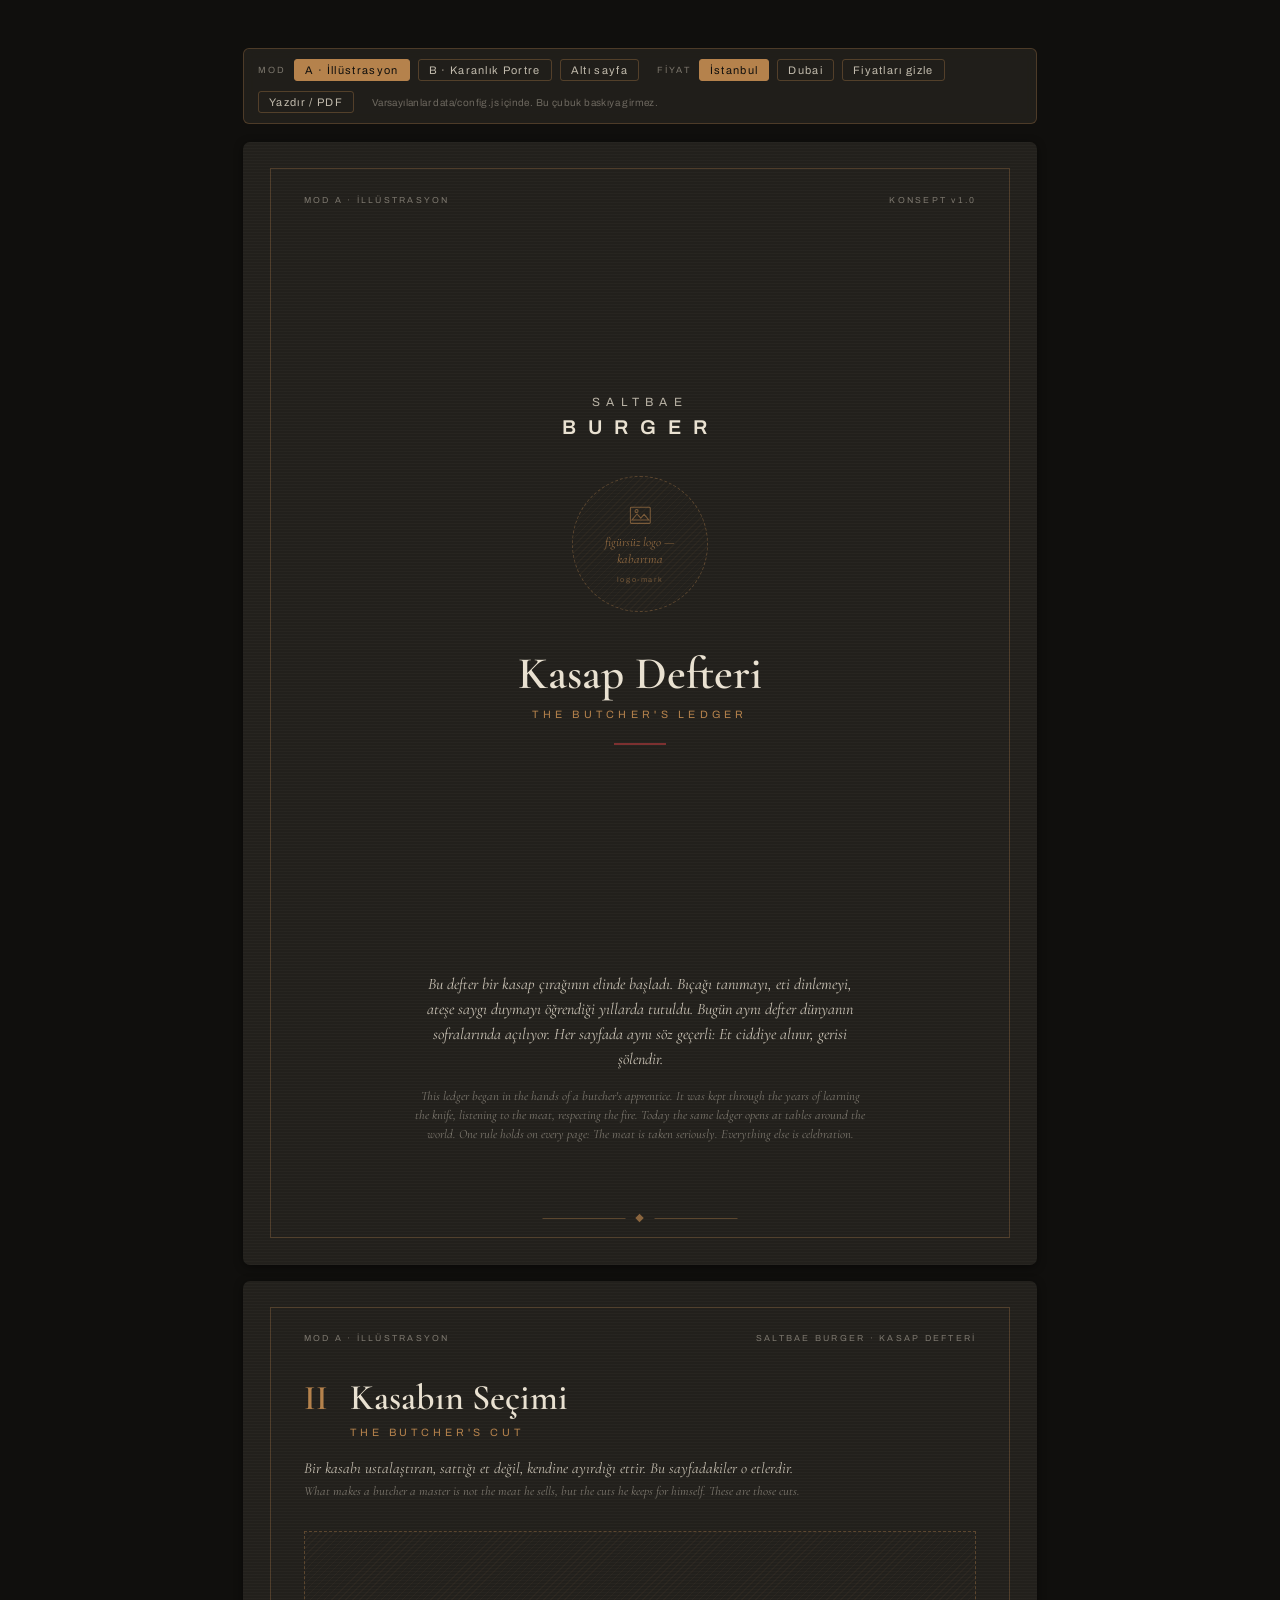
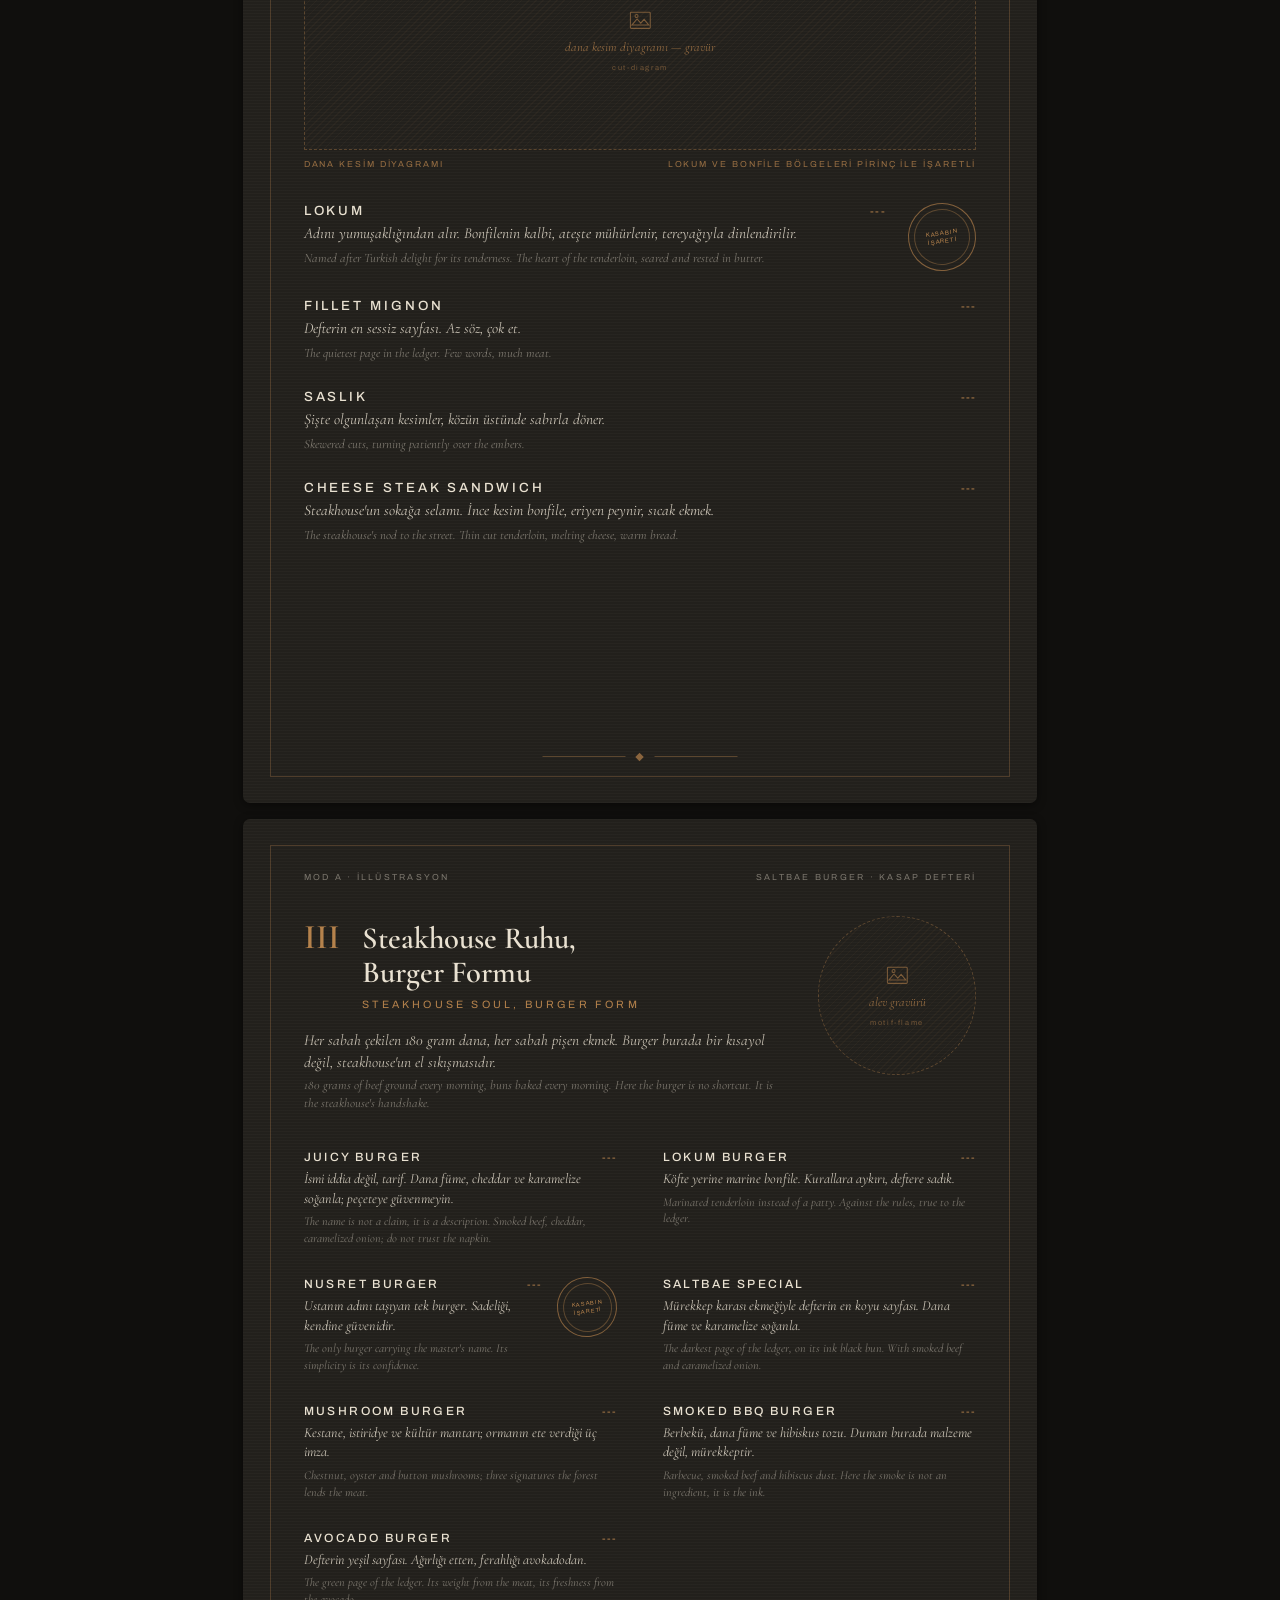
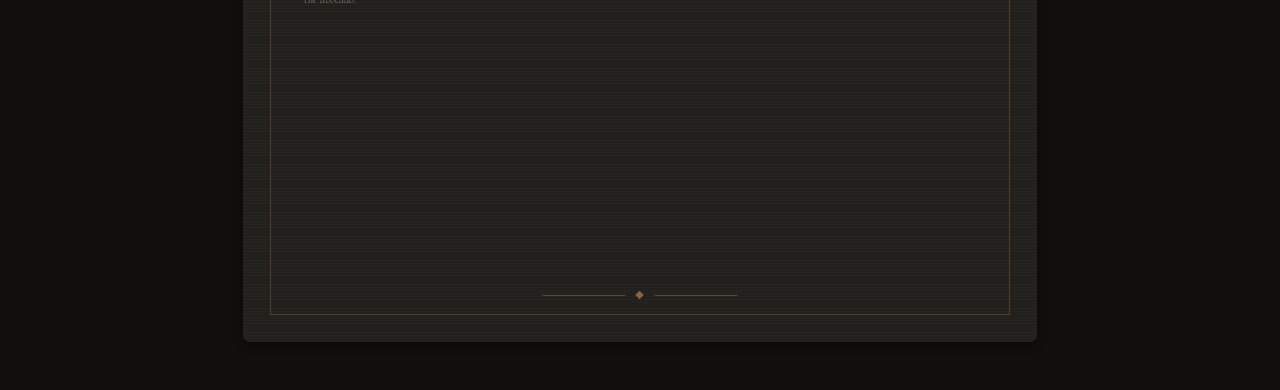
==== menu/index.html @ 6a2af6a2 "Kasap Defteri: altı sayfanın uygulanması — tek şablon, iki mod - menu/index.html: derleme gerektirme" ====
<!DOCTYPE html>
<html lang="tr">
<head>
<meta charset="utf-8">
<meta name="viewport" content="width=device-width, initial-scale=1">
<title>Kasap Defteri — SaltBae Burger</title>

<!-- Tasarımın tipografisi: Cormorant Garamond (serif gövde) + Archivo (etiketler) -->
<link rel="preconnect" href="https://fonts.googleapis.com">
<link rel="preconnect" href="https://fonts.gstatic.com" crossorigin>
<link href="https://fonts.googleapis.com/css2?family=Cormorant+Garamond:ital,wght@0,400;0,500;0,600;1,400;1,500&family=Archivo:wght@400;500;600&display=swap" rel="stylesheet">

<link rel="stylesheet" href="css/menu.css">
</head>
<body>

<!--
  TEK ŞABLON, İKİ ÇIKTI
  ---------------------------------------------------------------
  index.html?mode=A   → Mod A · illüstrasyon   (kapak + kasabın seçimi + burger)
  index.html?mode=B   → Mod B · karanlık portre (kapak + kasabın seçimi + burger)
  index.html?mode=AB  → altı sayfa arka arkaya
  Varsayılan mod, fiyat bölgesi ve fiyat görünürlüğü: data/config.js
-->
<div class="deck" id="deck"></div>

<!-- Veri katmanı: layout'tan tamamen ayrık, sırayla yüklenir -->
<script src="data/config.js"></script>
<script src="data/content.js"></script>
<script src="data/pricing-istanbul.js"></script>
<script src="data/pricing-dubai.js"></script>

<!-- Sürükle-bırak görsel yuvası (tasarım bundle'ından, değiştirilmedi) -->
<script src="js/image-slot.js"></script>

<!-- Şablon -->
<script src="js/menu.js"></script>
</body>
</html>
---- menu/css/menu.css ----
/* Kasap Defteri — DÜZEN
 * ==================================================================
 * project/Kasap Defteri Menu.dc.html tasarımının birebir karşılığı.
 * Ölçüler tasarımdaki gibi mm/pt cinsindendir: her ikisi de mutlak CSS
 * birimi olduğundan ekranda ve baskıda aynı fiziksel boyuta oturur.
 * İçerik burada değildir — data/content.js.
 */

/* ---------- Değişmezler ---------- */
:root {
  --paper-a: #22201c;      /* Mod A — illüstrasyon */
  --paper-b: #131110;      /* Mod B — karanlık portre */
  --ink: #e9e1d1;          /* krem */
  --brass: #b5824c;        /* pirinç */
  --oxblood: #7c3030;      /* bağa kırmızısı */
  --page-w: 210mm;         /* A4 dikey */
  --page-h: 297mm;
  --serif: 'Cormorant Garamond', Garamond, 'Times New Roman', serif;
  --sans: Archivo, 'Helvetica Neue', Arial, sans-serif;
}

/* ---------- Tezgâh (yalnız ekran) ---------- */
html { background: #100f0d; }
body {
  margin: 0;
  background: #100f0d;
  padding: 48px 24px;
  min-width: max-content;
  box-sizing: border-box;
  font-family: var(--sans);
}
.deck { display: flex; flex-direction: column; align-items: center; gap: 16px; }

/* ---------- Sayfa kutusu ---------- */
.page {
  position: relative;
  width: var(--page-w);
  height: var(--page-h);
  box-sizing: border-box;
  overflow: hidden;                 /* kutuya sığmayan içerik kırpılır */
  padding: 14mm 16mm 20mm;
  background: var(--paper-a);
  color: var(--ink);
  font-family: var(--serif);
  border-radius: 7px;
  box-shadow: 0 2px 10px rgba(0, 0, 0, .45);
  print-color-adjust: exact;
  -webkit-print-color-adjust: exact;
}
.page--b { background: var(--paper-b); }
.page--cover-b { padding-bottom: 18mm; }

/* Tarama dokusu — yalnız Mod A */
.page__scan {
  position: absolute; inset: 0; pointer-events: none;
  background-image: repeating-linear-gradient(0deg,
    rgba(233, 225, 209, .022) 0, rgba(233, 225, 209, .022) 1px,
    transparent 1px, transparent 3px);
}
/* İç cetvel çerçevesi */
.page__frame {
  position: absolute; inset: 7mm; pointer-events: none;
  border: 1px solid rgba(181, 130, 76, .3);
}
.page--b .page__frame { border-color: rgba(181, 130, 76, .25); }

.sheet {
  position: relative; height: 100%; box-sizing: border-box;
  display: flex; flex-direction: column;
}
.sheet--cover { align-items: center; text-align: center; }
.spacer { flex: 1; }
.spacer--wide { flex: 1.2; }

/* ---------- Cari başlık ---------- */
.runhead {
  display: flex; justify-content: space-between;
  font-family: var(--sans); font-size: 6.5pt; letter-spacing: .26em;
  color: rgba(233, 225, 209, .45);
}
.page--b .runhead { color: rgba(233, 225, 209, .4); }
.sheet--cover .runhead { align-self: stretch; }
.sheet--body .runhead { margin-bottom: 9mm; }

/* ---------- Kapak ---------- */
.wordmark {
  font-family: var(--sans); font-size: 9pt; letter-spacing: .52em;
  color: rgba(233, 225, 209, .75);
}
.wordmark-main {
  font-family: var(--sans); font-weight: 600; font-size: 15pt;
  letter-spacing: .6em; color: var(--ink); margin-top: 2mm;
}
.cover-title { font-size: 34pt; font-weight: 600; line-height: 1.05; margin-top: 10mm; }
.page--cover-b .cover-title { font-size: 30pt; margin-top: 8mm; }
.cover-title-en {
  font-family: var(--sans); font-size: 8pt; letter-spacing: .4em;
  color: var(--brass); margin-top: 3mm;
}
.accent-bar { width: 14mm; border-top: 2px solid var(--oxblood); margin-top: 6mm; }
.ledger-tr {
  font-style: italic; font-size: 12pt; line-height: 1.55;
  color: rgba(233, 225, 209, .85); max-width: 120mm;
}
.ledger-en {
  font-style: italic; font-size: 9.5pt; line-height: 1.5;
  color: rgba(233, 225, 209, .45); max-width: 120mm; margin-top: 4mm;
}
.cover-tail { height: 12mm; }
.moto-tr { font-style: italic; font-size: 12.5pt; color: rgba(233, 225, 209, .85); margin-top: 8mm; }
.moto-en { font-style: italic; font-size: 9.5pt; color: rgba(233, 225, 209, .45); margin-top: 1.5mm; }

/* Mod B kapağındaki tam genişlik portre yuvası */
.cover-portrait { align-self: stretch; flex: 1; min-height: 60mm; margin-top: 9mm; }

/* ---------- Bölüm başlığı ---------- */
.sec { display: flex; align-items: baseline; gap: 6mm; }
.sec__num { font-size: 26pt; font-weight: 600; color: var(--brass); }
.sec__title { font-size: 27pt; font-weight: 600; line-height: 1.05; }
.sec--burgers .sec__title { font-size: 23pt; line-height: 1.1; }
.sec__title-en {
  font-family: var(--sans); font-size: 8pt; letter-spacing: .36em;
  color: var(--brass); margin-top: 2.5mm;
}
.sec--burgers .sec__title-en { letter-spacing: .3em; }

.lede {
  font-style: italic; font-size: 11.5pt; line-height: 1.45;
  color: rgba(233, 225, 209, .82); max-width: 150mm; margin-top: 5mm;
}
.lede--en {
  font-size: 9.5pt; line-height: 1.4;
  color: rgba(233, 225, 209, .45); margin-top: 1mm;
}
.lede--wide { max-width: 155mm; }
.lede--free { max-width: none; }   /* ızgara sütunu zaten daraltıyor */

/* Görsel yuvasının altındaki gravür kayıt satırı */
.caption {
  display: flex; justify-content: space-between;
  font-family: var(--sans); font-size: 6.5pt; letter-spacing: .22em;
  color: rgba(181, 130, 76, .8);
}
.page--b .caption { color: rgba(181, 130, 76, .75); }
/* Kapak sütunu ortalıdır; kayıt satırı yine de kenardan kenara gerilir. */
.sheet--cover .caption { align-self: stretch; margin-top: 2.5mm; }

/* ---------- Ürün listeleri ---------- */
.items { display: flex; flex-direction: column; gap: 7mm; margin-top: 9mm; }
.page--b .items { gap: 6.5mm; margin-top: 8mm; }

.items--grid {
  display: grid; grid-template-columns: 1fr 1fr;
  column-gap: 12mm; row-gap: 8mm; margin-top: 10mm;
}
.page--b .items--grid { row-gap: 6.5mm; margin-top: 7mm; }

.item { display: flex; gap: 6mm; align-items: flex-start; }
.items--grid .item { gap: 4mm; }
.item__body { flex: 1; display: flex; flex-direction: column; gap: 1.4mm; }
.items--grid .item__body { gap: 1.3mm; }
.page--b .items--grid .item__body { gap: 1.2mm; }
.item__head { display: flex; align-items: baseline; gap: 5mm; }
.items--grid .item__head { gap: 4mm; }
.item__name {
  font-family: var(--sans); font-weight: 500; font-size: 10pt; letter-spacing: .22em;
}
.items--grid .item__name { font-size: 9pt; letter-spacing: .2em; }
.item__gap { flex: 1; }
.item__price {
  font-family: var(--sans); font-size: 8.5pt; letter-spacing: .1em;
  color: rgba(181, 130, 76, .95);
}
.items--grid .item__price { font-size: 8pt; }
.item__tr { font-style: italic; font-size: 11.5pt; line-height: 1.4; color: rgba(233, 225, 209, .85); }
.items--grid .item__tr { font-size: 10.5pt; }
.page--b .items--grid .item__tr { line-height: 1.38; }
.item__en { font-style: italic; font-size: 9.5pt; line-height: 1.4; color: rgba(233, 225, 209, .46); }
.items--grid .item__en { font-size: 9pt; }
.page--b .items--grid .item__en { line-height: 1.38; }

/* ---------- Kasabın işareti mührü ---------- */
.seal {
  position: relative; flex: none;
  width: 18mm; height: 18mm; box-sizing: border-box;
  border: 1px solid rgba(181, 130, 76, .65); border-radius: 50%;
  padding: 1.3mm; transform: rotate(-8deg);
}
.items--grid .seal { width: 16mm; height: 16mm; padding: 1.2mm; }
.seal__inner {
  width: 100%; height: 100%; box-sizing: border-box;
  border: 1px solid rgba(181, 130, 76, .4); border-radius: 50%;
  display: flex; flex-direction: column; align-items: center; justify-content: center;
  color: var(--brass); gap: .6mm;
}
.items--grid .seal__inner { gap: .5mm; }
.seal__line { font-family: var(--sans); font-size: 4.5pt; letter-spacing: .15em; }
.items--grid .seal__line { font-size: 4.2pt; letter-spacing: .13em; }
/* Mühür varlığı (assets/seal.*) düştüğünde çizili mührün yerini alır */
.seal .slot { position: absolute; inset: 0; border-radius: 50%; overflow: hidden; }
.seal:has(image-slot[data-filled]) { border-color: transparent; padding: 0; }
.seal:has(image-slot[data-filled]) .seal__inner { display: none; }

/* ---------- Alt nişan ---------- */
.footmark {
  position: absolute; left: 50%; bottom: 11.5mm; transform: translateX(-50%);
  display: flex; align-items: center; gap: 3mm;
}
.footmark__rule { width: 22mm; border-top: 1px solid rgba(181, 130, 76, .4); }
.footmark__dot {
  width: 1.6mm; height: 1.6mm; background: var(--brass);
  transform: rotate(45deg); opacity: .7;
}
.page--b .footmark__rule { border-top-color: rgba(181, 130, 76, .35); }
.page--b .footmark__dot { opacity: .6; }

/* ==================================================================
 * GÖRSEL YUVALARI
 * Her yuva bir <image-slot> (sürükle-bırak + kalıcılık) ve onun altında
 * gravür tonunda bir placeholder taşır. Yuva boşken placeholder görünür;
 * assets/<data-asset-id>.<uzantı> bulunduğu an fotoğraf üstünü kapatır.
 * Kırık görsel hiçbir zaman görünmez: src yalnızca dosya gerçekten
 * yüklendiğinde atanır (js/menu.js · resolveAssets).
 * ================================================================== */
.slot { position: relative; }
.slot image-slot { position: absolute; inset: 0; width: 100%; height: 100%; }

/* image-slot'un kendi boş-durum arayüzü kapatılır — yerine bizim
 * gravür placeholder'ımız geçer (İngilizce "browse files" metni ve gri
 * dolgu baskıya girmesin diye). */
image-slot::part(empty) { display: none !important; }
image-slot::part(ring) { display: none !important; }
image-slot::part(frame) { background: transparent !important; }

.slot__ph {
  position: absolute; inset: 0; pointer-events: none;
  display: flex; flex-direction: column; align-items: center; justify-content: center;
  gap: 2mm; padding: 6mm; box-sizing: border-box; text-align: center;
  border: 1px dashed rgba(181, 130, 76, .38);
  background:
    repeating-linear-gradient(-45deg,
      rgba(181, 130, 76, .05) 0, rgba(181, 130, 76, .05) 1px,
      transparent 1px, transparent 5px);
  color: rgba(181, 130, 76, .75);
}
.slot--circle .slot__ph { border-radius: 50%; }
/* Varlık düştüğünde placeholder tamamen çekilir */
.slot:has(image-slot[data-filled]) .slot__ph { display: none; }

.slot__ph-mark { width: 6mm; height: 6mm; opacity: .8; }
.slot__ph-cap {
  font-family: var(--serif); font-style: italic; font-size: 9.5pt;
  line-height: 1.35; max-width: 80%;
}
.slot__ph-id {
  font-family: var(--sans); font-size: 5.5pt; letter-spacing: .22em;
  color: rgba(181, 130, 76, .55);
}
.slot--tight .slot__ph { gap: 1mm; padding: 3mm; }
.slot--tight .slot__ph-cap { font-size: 7.5pt; }
.slot--tight .slot__ph-mark { display: none; }
/* Mühür yuvası: çizili mühür zaten placeholder'dır, ikinci bir çerçeve olmaz */
.seal .slot__ph { display: none; }

/* ==================================================================
 * EKRAN ARAÇ ÇUBUĞU — baskıya girmez
 * ================================================================== */
.toolbar {
  position: sticky; top: 0; z-index: 20;
  display: flex; flex-wrap: wrap; align-items: center; gap: 10px 18px;
  max-width: var(--page-w); margin: 0 auto 18px;
  padding: 10px 14px; box-sizing: border-box;
  background: rgba(34, 32, 28, .92);
  border: 1px solid rgba(181, 130, 76, .3);
  border-radius: 6px;
  font-family: var(--sans); font-size: 11px; letter-spacing: .12em;
  color: rgba(233, 225, 209, .8);
  backdrop-filter: blur(6px);
}
.toolbar__group { display: flex; align-items: center; gap: 8px; }
.toolbar__label { color: rgba(233, 225, 209, .45); font-size: 9px; letter-spacing: .24em; }
.toolbar a, .toolbar button {
  font: inherit; letter-spacing: inherit;
  color: rgba(233, 225, 209, .8); text-decoration: none;
  background: transparent; border: 1px solid rgba(181, 130, 76, .35);
  border-radius: 3px; padding: 4px 10px; cursor: pointer;
}
.toolbar a:hover, .toolbar button:hover { color: #d4a26b; border-color: rgba(181, 130, 76, .7); }
.toolbar a[aria-current="true"] { color: #100f0d; background: var(--brass); border-color: var(--brass); }
.toolbar__note { color: rgba(233, 225, 209, .38); letter-spacing: .04em; font-size: 10px; }

/* ==================================================================
 * BASKI — A4 dikey, tam taşma, sayfa başına tek yaprak
 * ================================================================== */
@page { size: 210mm 297mm; margin: 0; }

@media print {
  html, body {
    margin: 0 !important; padding: 0 !important;
    background: none !important; min-width: 0 !important;
  }
  .toolbar { display: none !important; }
  .deck { display: block; gap: 0; }
  .page {
    border-radius: 0 !important;
    box-shadow: none !important;
    margin: 0 !important;
    break-inside: avoid;
  }
  .page + .page { break-before: page; }
  * { -webkit-print-color-adjust: exact; print-color-adjust: exact;
      backdrop-filter: none !important; -webkit-backdrop-filter: none !important; }
}
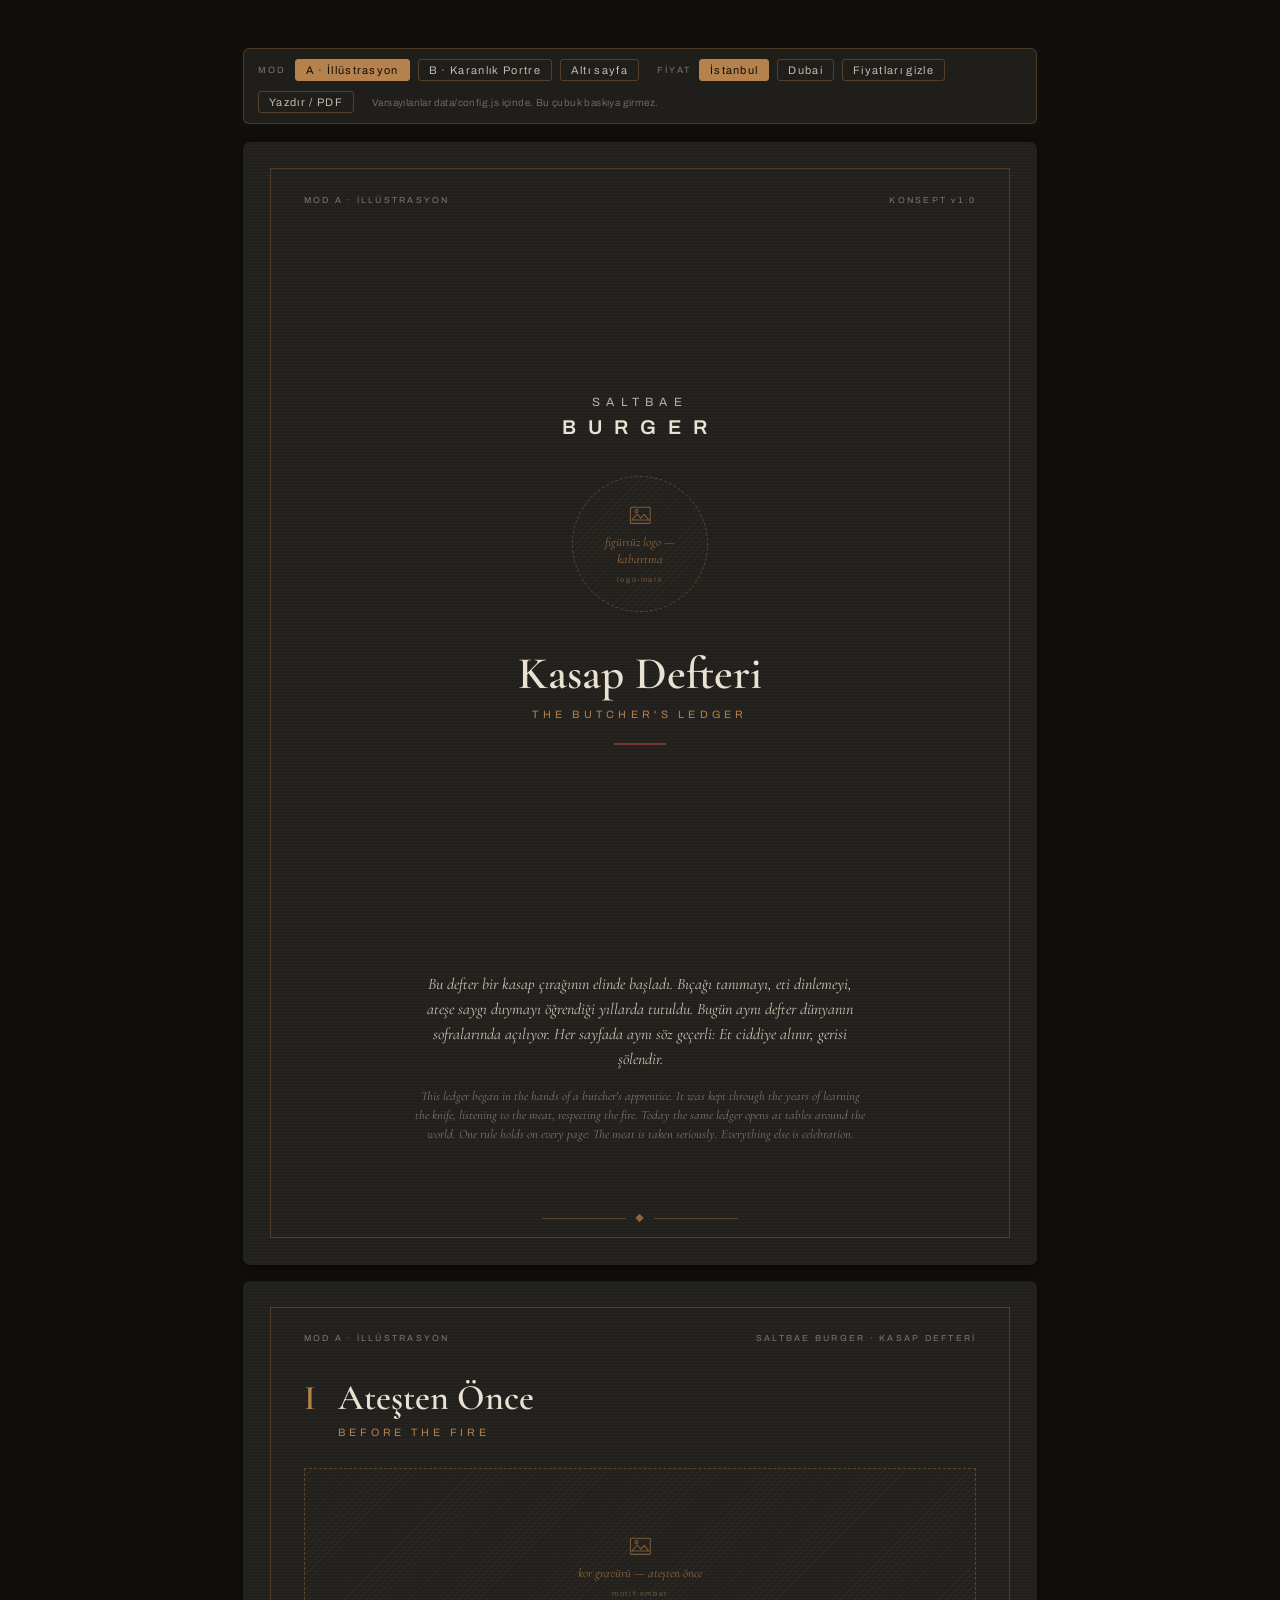
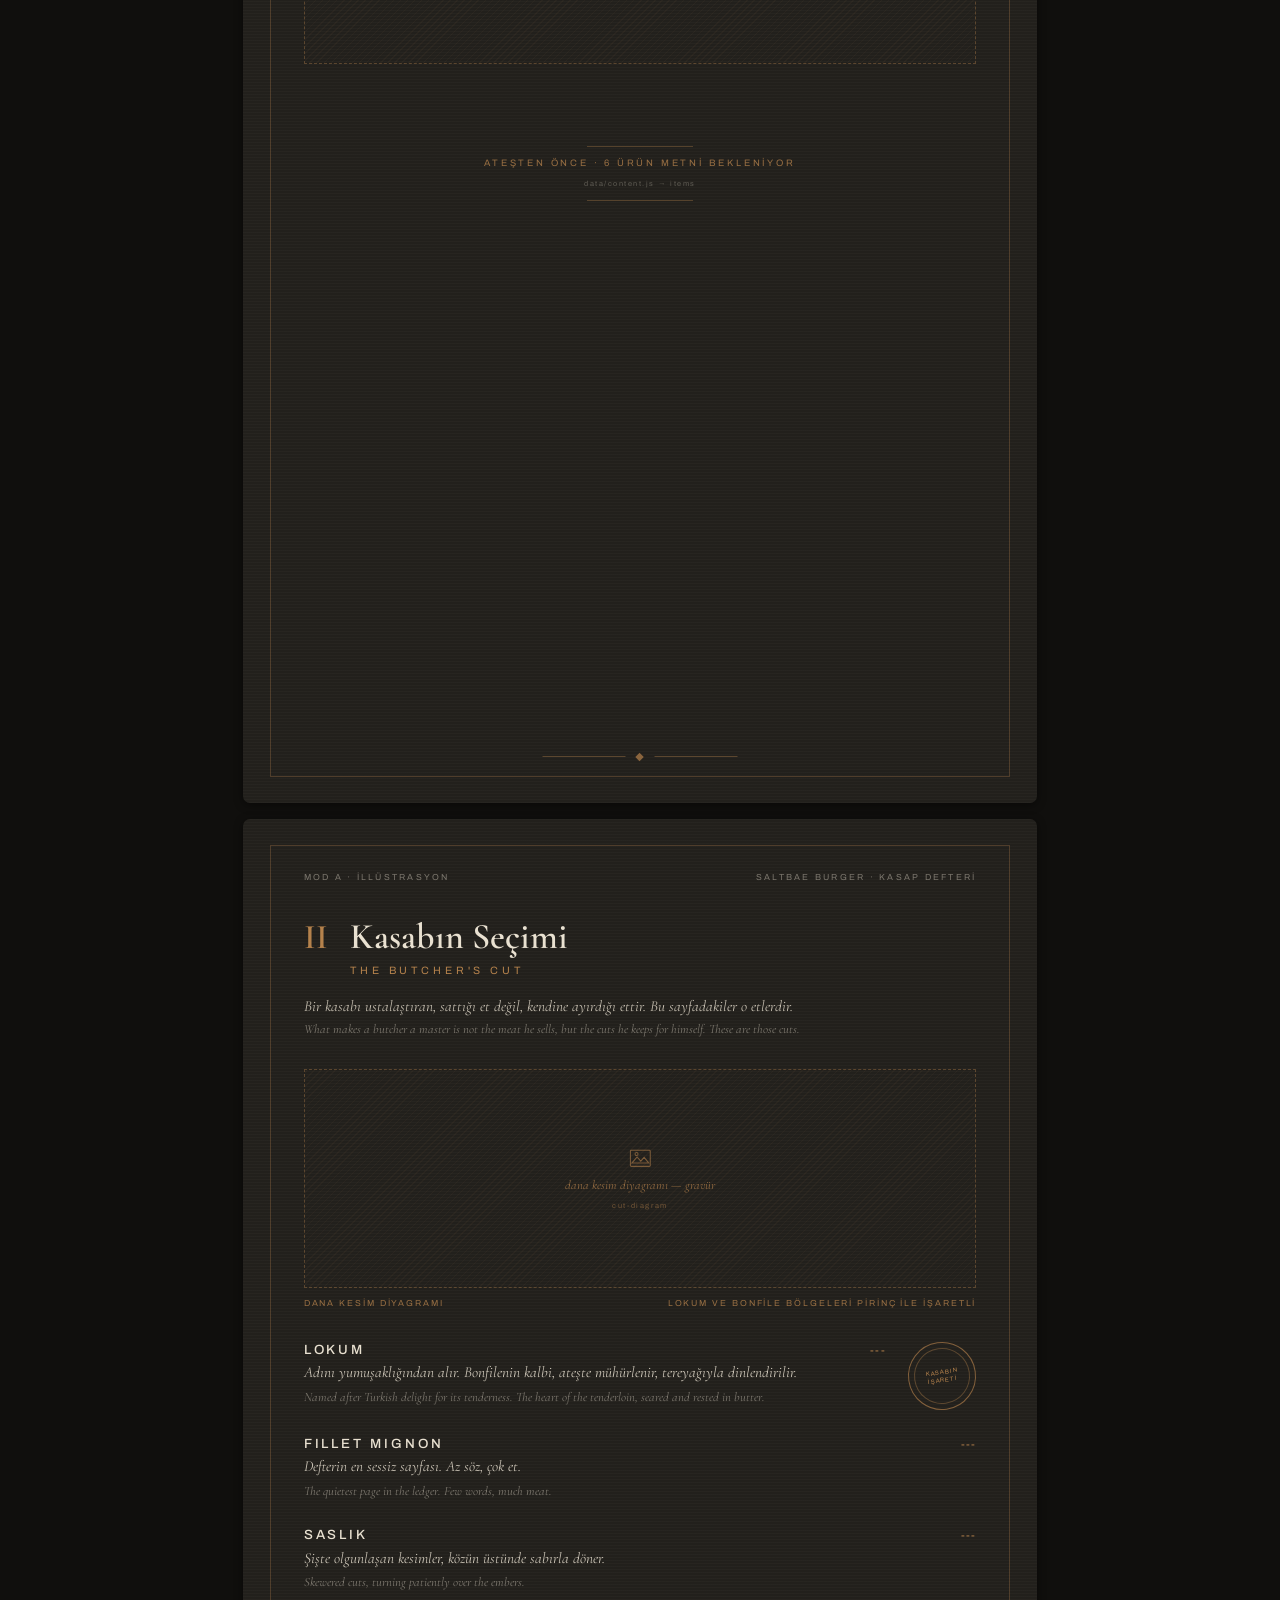
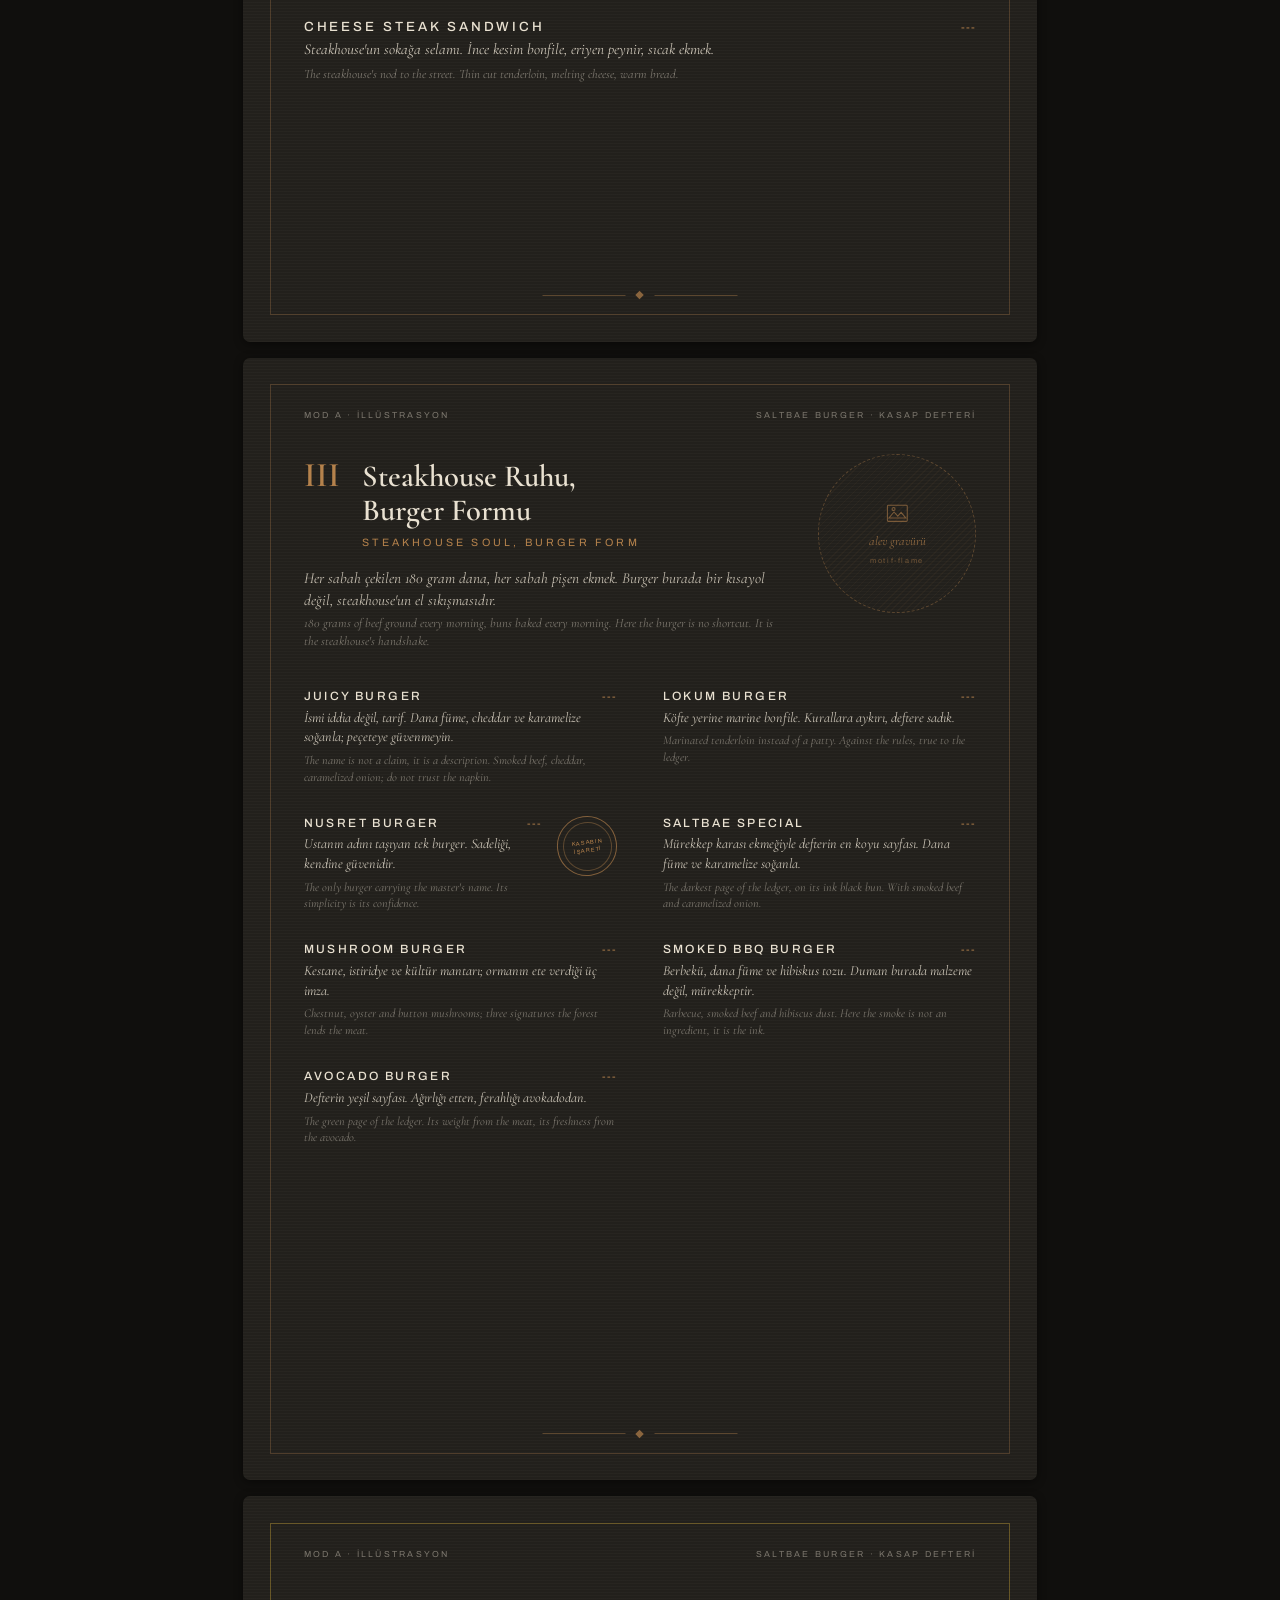
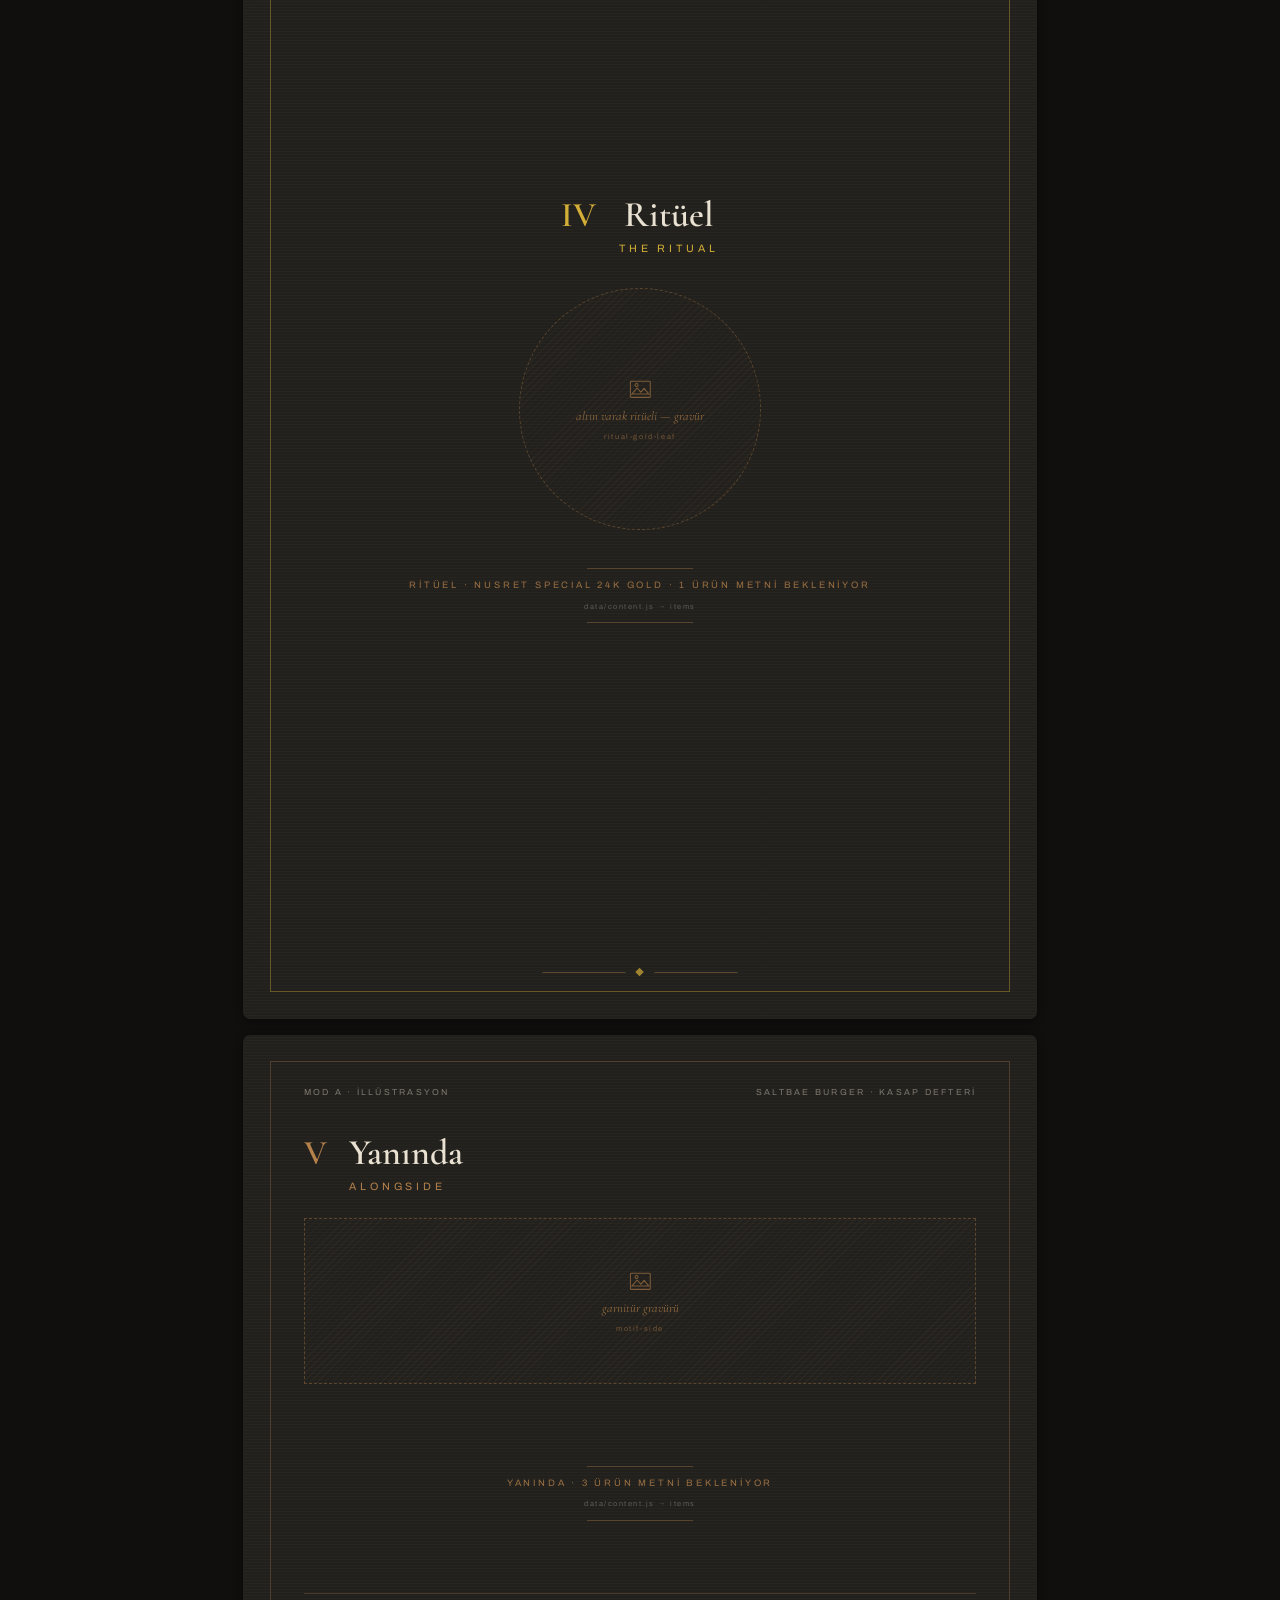
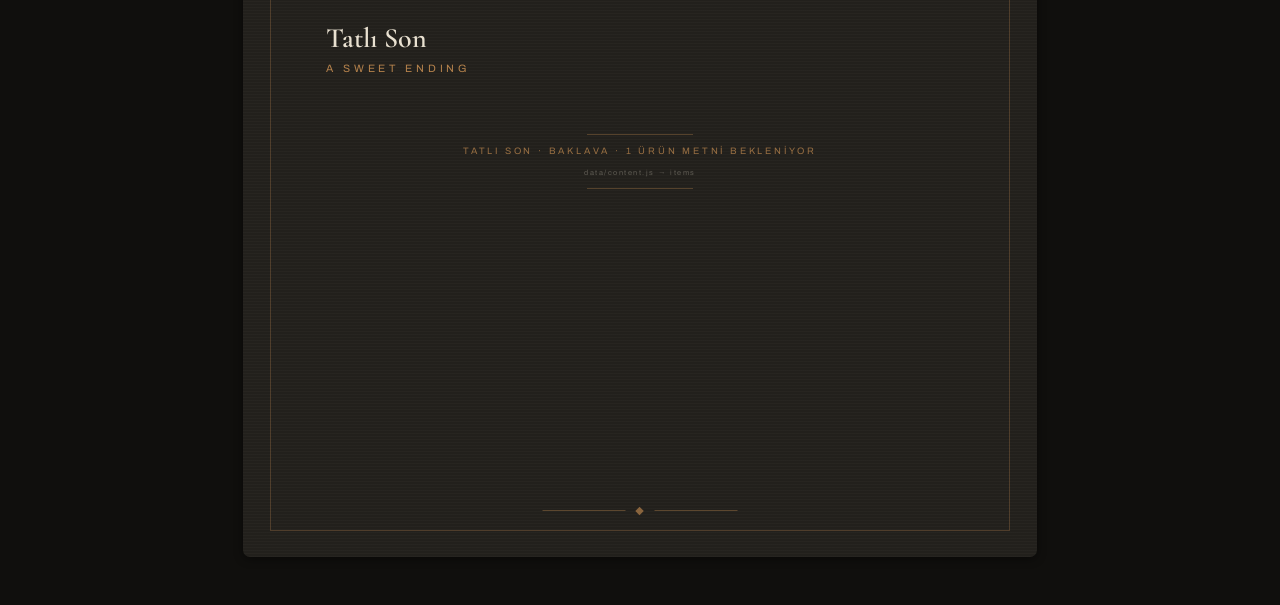
==== commit 35dbc78a: "Revizyon 1: eksik sayfa şablonları, gömülü fontlar, PDF çıktıları - Ateşten Önce (I), Ritüel (IV, al" ====
--- a/menu/index.html
+++ b/menu/index.html
@@ -5,10 +5,9 @@
 <meta name="viewport" content="width=device-width, initial-scale=1">
 <title>Kasap Defteri — SaltBae Burger</title>
 
-<!-- Tasarımın tipografisi: Cormorant Garamond (serif gövde) + Archivo (etiketler) -->
-<link rel="preconnect" href="https://fonts.googleapis.com">
-<link rel="preconnect" href="https://fonts.gstatic.com" crossorigin>
-<link href="https://fonts.googleapis.com/css2?family=Cormorant+Garamond:ital,wght@0,400;0,500;0,600;1,400;1,500&family=Archivo:wght@400;500;600&display=swap" rel="stylesheet">
+<!-- Tipografi: Cormorant Garamond (serif gövde) + Archivo (etiketler).
+     Yerel gömülü — çevrimdışı açılır, matbaa teslimi dış isteğe bağlı değildir. -->
+<link rel="stylesheet" href="assets/fonts/fonts.css">
 
 <link rel="stylesheet" href="css/menu.css">
 </head>
--- a/menu/assets/fonts/fonts.css
+++ b/menu/assets/fonts/fonts.css
@@ -0,0 +1,322 @@
+/* Cormorant Garamond + Archivo — yerel gömülü kopya (Google Fonts, OFL).
+ * Çevrimdışı açılış için: sayfa hiçbir dış isteğe ihtiyaç duymaz.
+ * Alt kümeler (latin, latin-ext, cyrillic, vietnamese) unicode-range ile
+ * ayrıdır; Türkçe karakterler latin-ext alt kümesinden gelir.
+ * Yenilemek için: fonts.googleapis.com/css2 çıktısındaki woff2 URL'lerini
+ * bu klasöre indirip aynı isimlerle eşleyin.
+ */
+/* vietnamese */
+@font-face {
+  font-family: 'Archivo';
+  font-style: normal;
+  font-weight: 400;
+  font-stretch: 100%;
+  font-display: swap;
+  src: url(5b9da903a8.woff2) format('woff2');
+  unicode-range: U+0102-0103, U+0110-0111, U+0128-0129, U+0168-0169, U+01A0-01A1, U+01AF-01B0, U+0300-0301, U+0303-0304, U+0308-0309, U+0323, U+0329, U+1EA0-1EF9, U+20AB;
+}
+/* latin-ext */
+@font-face {
+  font-family: 'Archivo';
+  font-style: normal;
+  font-weight: 400;
+  font-stretch: 100%;
+  font-display: swap;
+  src: url(20ba07dcaa.woff2) format('woff2');
+  unicode-range: U+0100-02BA, U+02BD-02C5, U+02C7-02CC, U+02CE-02D7, U+02DD-02FF, U+0304, U+0308, U+0329, U+1D00-1DBF, U+1E00-1E9F, U+1EF2-1EFF, U+2020, U+20A0-20AB, U+20AD-20C0, U+2113, U+2C60-2C7F, U+A720-A7FF;
+}
+/* latin */
+@font-face {
+  font-family: 'Archivo';
+  font-style: normal;
+  font-weight: 400;
+  font-stretch: 100%;
+  font-display: swap;
+  src: url(79dc5e1034.woff2) format('woff2');
+  unicode-range: U+0000-00FF, U+0131, U+0152-0153, U+02BB-02BC, U+02C6, U+02DA, U+02DC, U+0304, U+0308, U+0329, U+2000-206F, U+20AC, U+2122, U+2191, U+2193, U+2212, U+2215, U+FEFF, U+FFFD;
+}
+/* vietnamese */
+@font-face {
+  font-family: 'Archivo';
+  font-style: normal;
+  font-weight: 500;
+  font-stretch: 100%;
+  font-display: swap;
+  src: url(5b9da903a8.woff2) format('woff2');
+  unicode-range: U+0102-0103, U+0110-0111, U+0128-0129, U+0168-0169, U+01A0-01A1, U+01AF-01B0, U+0300-0301, U+0303-0304, U+0308-0309, U+0323, U+0329, U+1EA0-1EF9, U+20AB;
+}
+/* latin-ext */
+@font-face {
+  font-family: 'Archivo';
+  font-style: normal;
+  font-weight: 500;
+  font-stretch: 100%;
+  font-display: swap;
+  src: url(20ba07dcaa.woff2) format('woff2');
+  unicode-range: U+0100-02BA, U+02BD-02C5, U+02C7-02CC, U+02CE-02D7, U+02DD-02FF, U+0304, U+0308, U+0329, U+1D00-1DBF, U+1E00-1E9F, U+1EF2-1EFF, U+2020, U+20A0-20AB, U+20AD-20C0, U+2113, U+2C60-2C7F, U+A720-A7FF;
+}
+/* latin */
+@font-face {
+  font-family: 'Archivo';
+  font-style: normal;
+  font-weight: 500;
+  font-stretch: 100%;
+  font-display: swap;
+  src: url(79dc5e1034.woff2) format('woff2');
+  unicode-range: U+0000-00FF, U+0131, U+0152-0153, U+02BB-02BC, U+02C6, U+02DA, U+02DC, U+0304, U+0308, U+0329, U+2000-206F, U+20AC, U+2122, U+2191, U+2193, U+2212, U+2215, U+FEFF, U+FFFD;
+}
+/* vietnamese */
+@font-face {
+  font-family: 'Archivo';
+  font-style: normal;
+  font-weight: 600;
+  font-stretch: 100%;
+  font-display: swap;
+  src: url(5b9da903a8.woff2) format('woff2');
+  unicode-range: U+0102-0103, U+0110-0111, U+0128-0129, U+0168-0169, U+01A0-01A1, U+01AF-01B0, U+0300-0301, U+0303-0304, U+0308-0309, U+0323, U+0329, U+1EA0-1EF9, U+20AB;
+}
+/* latin-ext */
+@font-face {
+  font-family: 'Archivo';
+  font-style: normal;
+  font-weight: 600;
+  font-stretch: 100%;
+  font-display: swap;
+  src: url(20ba07dcaa.woff2) format('woff2');
+  unicode-range: U+0100-02BA, U+02BD-02C5, U+02C7-02CC, U+02CE-02D7, U+02DD-02FF, U+0304, U+0308, U+0329, U+1D00-1DBF, U+1E00-1E9F, U+1EF2-1EFF, U+2020, U+20A0-20AB, U+20AD-20C0, U+2113, U+2C60-2C7F, U+A720-A7FF;
+}
+/* latin */
+@font-face {
+  font-family: 'Archivo';
+  font-style: normal;
+  font-weight: 600;
+  font-stretch: 100%;
+  font-display: swap;
+  src: url(79dc5e1034.woff2) format('woff2');
+  unicode-range: U+0000-00FF, U+0131, U+0152-0153, U+02BB-02BC, U+02C6, U+02DA, U+02DC, U+0304, U+0308, U+0329, U+2000-206F, U+20AC, U+2122, U+2191, U+2193, U+2212, U+2215, U+FEFF, U+FFFD;
+}
+/* cyrillic-ext */
+@font-face {
+  font-family: 'Cormorant Garamond';
+  font-style: italic;
+  font-weight: 400;
+  font-display: swap;
+  src: url(2b8a0ed6f6.woff2) format('woff2');
+  unicode-range: U+0460-052F, U+1C80-1C8A, U+20B4, U+2DE0-2DFF, U+A640-A69F, U+FE2E-FE2F;
+}
+/* cyrillic */
+@font-face {
+  font-family: 'Cormorant Garamond';
+  font-style: italic;
+  font-weight: 400;
+  font-display: swap;
+  src: url(034e3f1d96.woff2) format('woff2');
+  unicode-range: U+0301, U+0400-045F, U+0490-0491, U+04B0-04B1, U+2116;
+}
+/* vietnamese */
+@font-face {
+  font-family: 'Cormorant Garamond';
+  font-style: italic;
+  font-weight: 400;
+  font-display: swap;
+  src: url(7f16a518b4.woff2) format('woff2');
+  unicode-range: U+0102-0103, U+0110-0111, U+0128-0129, U+0168-0169, U+01A0-01A1, U+01AF-01B0, U+0300-0301, U+0303-0304, U+0308-0309, U+0323, U+0329, U+1EA0-1EF9, U+20AB;
+}
+/* latin-ext */
+@font-face {
+  font-family: 'Cormorant Garamond';
+  font-style: italic;
+  font-weight: 400;
+  font-display: swap;
+  src: url(a89ed22ca4.woff2) format('woff2');
+  unicode-range: U+0100-02BA, U+02BD-02C5, U+02C7-02CC, U+02CE-02D7, U+02DD-02FF, U+0304, U+0308, U+0329, U+1D00-1DBF, U+1E00-1E9F, U+1EF2-1EFF, U+2020, U+20A0-20AB, U+20AD-20C0, U+2113, U+2C60-2C7F, U+A720-A7FF;
+}
+/* latin */
+@font-face {
+  font-family: 'Cormorant Garamond';
+  font-style: italic;
+  font-weight: 400;
+  font-display: swap;
+  src: url(25e3098244.woff2) format('woff2');
+  unicode-range: U+0000-00FF, U+0131, U+0152-0153, U+02BB-02BC, U+02C6, U+02DA, U+02DC, U+0304, U+0308, U+0329, U+2000-206F, U+20AC, U+2122, U+2191, U+2193, U+2212, U+2215, U+FEFF, U+FFFD;
+}
+/* cyrillic-ext */
+@font-face {
+  font-family: 'Cormorant Garamond';
+  font-style: italic;
+  font-weight: 500;
+  font-display: swap;
+  src: url(2b8a0ed6f6.woff2) format('woff2');
+  unicode-range: U+0460-052F, U+1C80-1C8A, U+20B4, U+2DE0-2DFF, U+A640-A69F, U+FE2E-FE2F;
+}
+/* cyrillic */
+@font-face {
+  font-family: 'Cormorant Garamond';
+  font-style: italic;
+  font-weight: 500;
+  font-display: swap;
+  src: url(034e3f1d96.woff2) format('woff2');
+  unicode-range: U+0301, U+0400-045F, U+0490-0491, U+04B0-04B1, U+2116;
+}
+/* vietnamese */
+@font-face {
+  font-family: 'Cormorant Garamond';
+  font-style: italic;
+  font-weight: 500;
+  font-display: swap;
+  src: url(7f16a518b4.woff2) format('woff2');
+  unicode-range: U+0102-0103, U+0110-0111, U+0128-0129, U+0168-0169, U+01A0-01A1, U+01AF-01B0, U+0300-0301, U+0303-0304, U+0308-0309, U+0323, U+0329, U+1EA0-1EF9, U+20AB;
+}
+/* latin-ext */
+@font-face {
+  font-family: 'Cormorant Garamond';
+  font-style: italic;
+  font-weight: 500;
+  font-display: swap;
+  src: url(a89ed22ca4.woff2) format('woff2');
+  unicode-range: U+0100-02BA, U+02BD-02C5, U+02C7-02CC, U+02CE-02D7, U+02DD-02FF, U+0304, U+0308, U+0329, U+1D00-1DBF, U+1E00-1E9F, U+1EF2-1EFF, U+2020, U+20A0-20AB, U+20AD-20C0, U+2113, U+2C60-2C7F, U+A720-A7FF;
+}
+/* latin */
+@font-face {
+  font-family: 'Cormorant Garamond';
+  font-style: italic;
+  font-weight: 500;
+  font-display: swap;
+  src: url(25e3098244.woff2) format('woff2');
+  unicode-range: U+0000-00FF, U+0131, U+0152-0153, U+02BB-02BC, U+02C6, U+02DA, U+02DC, U+0304, U+0308, U+0329, U+2000-206F, U+20AC, U+2122, U+2191, U+2193, U+2212, U+2215, U+FEFF, U+FFFD;
+}
+/* cyrillic-ext */
+@font-face {
+  font-family: 'Cormorant Garamond';
+  font-style: normal;
+  font-weight: 400;
+  font-display: swap;
+  src: url(f88d6a48bd.woff2) format('woff2');
+  unicode-range: U+0460-052F, U+1C80-1C8A, U+20B4, U+2DE0-2DFF, U+A640-A69F, U+FE2E-FE2F;
+}
+/* cyrillic */
+@font-face {
+  font-family: 'Cormorant Garamond';
+  font-style: normal;
+  font-weight: 400;
+  font-display: swap;
+  src: url(4f4a825379.woff2) format('woff2');
+  unicode-range: U+0301, U+0400-045F, U+0490-0491, U+04B0-04B1, U+2116;
+}
+/* vietnamese */
+@font-face {
+  font-family: 'Cormorant Garamond';
+  font-style: normal;
+  font-weight: 400;
+  font-display: swap;
+  src: url(36598f59c5.woff2) format('woff2');
+  unicode-range: U+0102-0103, U+0110-0111, U+0128-0129, U+0168-0169, U+01A0-01A1, U+01AF-01B0, U+0300-0301, U+0303-0304, U+0308-0309, U+0323, U+0329, U+1EA0-1EF9, U+20AB;
+}
+/* latin-ext */
+@font-face {
+  font-family: 'Cormorant Garamond';
+  font-style: normal;
+  font-weight: 400;
+  font-display: swap;
+  src: url(9076820487.woff2) format('woff2');
+  unicode-range: U+0100-02BA, U+02BD-02C5, U+02C7-02CC, U+02CE-02D7, U+02DD-02FF, U+0304, U+0308, U+0329, U+1D00-1DBF, U+1E00-1E9F, U+1EF2-1EFF, U+2020, U+20A0-20AB, U+20AD-20C0, U+2113, U+2C60-2C7F, U+A720-A7FF;
+}
+/* latin */
+@font-face {
+  font-family: 'Cormorant Garamond';
+  font-style: normal;
+  font-weight: 400;
+  font-display: swap;
+  src: url(2fed1d1b2e.woff2) format('woff2');
+  unicode-range: U+0000-00FF, U+0131, U+0152-0153, U+02BB-02BC, U+02C6, U+02DA, U+02DC, U+0304, U+0308, U+0329, U+2000-206F, U+20AC, U+2122, U+2191, U+2193, U+2212, U+2215, U+FEFF, U+FFFD;
+}
+/* cyrillic-ext */
+@font-face {
+  font-family: 'Cormorant Garamond';
+  font-style: normal;
+  font-weight: 500;
+  font-display: swap;
+  src: url(f88d6a48bd.woff2) format('woff2');
+  unicode-range: U+0460-052F, U+1C80-1C8A, U+20B4, U+2DE0-2DFF, U+A640-A69F, U+FE2E-FE2F;
+}
+/* cyrillic */
+@font-face {
+  font-family: 'Cormorant Garamond';
+  font-style: normal;
+  font-weight: 500;
+  font-display: swap;
+  src: url(4f4a825379.woff2) format('woff2');
+  unicode-range: U+0301, U+0400-045F, U+0490-0491, U+04B0-04B1, U+2116;
+}
+/* vietnamese */
+@font-face {
+  font-family: 'Cormorant Garamond';
+  font-style: normal;
+  font-weight: 500;
+  font-display: swap;
+  src: url(36598f59c5.woff2) format('woff2');
+  unicode-range: U+0102-0103, U+0110-0111, U+0128-0129, U+0168-0169, U+01A0-01A1, U+01AF-01B0, U+0300-0301, U+0303-0304, U+0308-0309, U+0323, U+0329, U+1EA0-1EF9, U+20AB;
+}
+/* latin-ext */
+@font-face {
+  font-family: 'Cormorant Garamond';
+  font-style: normal;
+  font-weight: 500;
+  font-display: swap;
+  src: url(9076820487.woff2) format('woff2');
+  unicode-range: U+0100-02BA, U+02BD-02C5, U+02C7-02CC, U+02CE-02D7, U+02DD-02FF, U+0304, U+0308, U+0329, U+1D00-1DBF, U+1E00-1E9F, U+1EF2-1EFF, U+2020, U+20A0-20AB, U+20AD-20C0, U+2113, U+2C60-2C7F, U+A720-A7FF;
+}
+/* latin */
+@font-face {
+  font-family: 'Cormorant Garamond';
+  font-style: normal;
+  font-weight: 500;
+  font-display: swap;
+  src: url(2fed1d1b2e.woff2) format('woff2');
+  unicode-range: U+0000-00FF, U+0131, U+0152-0153, U+02BB-02BC, U+02C6, U+02DA, U+02DC, U+0304, U+0308, U+0329, U+2000-206F, U+20AC, U+2122, U+2191, U+2193, U+2212, U+2215, U+FEFF, U+FFFD;
+}
+/* cyrillic-ext */
+@font-face {
+  font-family: 'Cormorant Garamond';
+  font-style: normal;
+  font-weight: 600;
+  font-display: swap;
+  src: url(f88d6a48bd.woff2) format('woff2');
+  unicode-range: U+0460-052F, U+1C80-1C8A, U+20B4, U+2DE0-2DFF, U+A640-A69F, U+FE2E-FE2F;
+}
+/* cyrillic */
+@font-face {
+  font-family: 'Cormorant Garamond';
+  font-style: normal;
+  font-weight: 600;
+  font-display: swap;
+  src: url(4f4a825379.woff2) format('woff2');
+  unicode-range: U+0301, U+0400-045F, U+0490-0491, U+04B0-04B1, U+2116;
+}
+/* vietnamese */
+@font-face {
+  font-family: 'Cormorant Garamond';
+  font-style: normal;
+  font-weight: 600;
+  font-display: swap;
+  src: url(36598f59c5.woff2) format('woff2');
+  unicode-range: U+0102-0103, U+0110-0111, U+0128-0129, U+0168-0169, U+01A0-01A1, U+01AF-01B0, U+0300-0301, U+0303-0304, U+0308-0309, U+0323, U+0329, U+1EA0-1EF9, U+20AB;
+}
+/* latin-ext */
+@font-face {
+  font-family: 'Cormorant Garamond';
+  font-style: normal;
+  font-weight: 600;
+  font-display: swap;
+  src: url(9076820487.woff2) format('woff2');
+  unicode-range: U+0100-02BA, U+02BD-02C5, U+02C7-02CC, U+02CE-02D7, U+02DD-02FF, U+0304, U+0308, U+0329, U+1D00-1DBF, U+1E00-1E9F, U+1EF2-1EFF, U+2020, U+20A0-20AB, U+20AD-20C0, U+2113, U+2C60-2C7F, U+A720-A7FF;
+}
+/* latin */
+@font-face {
+  font-family: 'Cormorant Garamond';
+  font-style: normal;
+  font-weight: 600;
+  font-display: swap;
+  src: url(2fed1d1b2e.woff2) format('woff2');
+  unicode-range: U+0000-00FF, U+0131, U+0152-0153, U+02BB-02BC, U+02C6, U+02DA, U+02DC, U+0304, U+0308, U+0329, U+2000-206F, U+20AC, U+2122, U+2191, U+2193, U+2212, U+2215, U+FEFF, U+FFFD;
+}
--- a/menu/css/menu.css
+++ b/menu/css/menu.css
@@ -311,3 +311,55 @@
   * { -webkit-print-color-adjust: exact; print-color-adjust: exact;
       backdrop-filter: none !important; -webkit-backdrop-filter: none !important; }
 }
+
+/* ==================================================================
+ * IV · RİTÜEL — tek ürünlük sahne sayfası
+ * Altın vurgu SADECE bu sayfada kullanılır; defterin geri kalanı pirinçtir.
+ * ================================================================== */
+.page--ritual { --brass: #d4af37; }          /* pirinç → altın, yalnız bu sayfada */
+.page--ritual .page__frame { border-color: rgba(212, 175, 55, .38); }
+.page--ritual .accent-bar { border-top-color: #d4af37; }
+.sec--ritual { justify-content: center; }
+.ritual-item { margin-top: 9mm; text-align: center; }
+.ritual-item__name {
+  font-family: var(--sans); font-weight: 600; font-size: 12pt; letter-spacing: .34em;
+  color: #d4af37;
+}
+.ritual-item__price {
+  font-family: var(--sans); font-size: 9pt; letter-spacing: .12em;
+  color: rgba(212, 175, 55, .9); margin-top: 3mm;
+}
+.ritual-item__tr {
+  font-style: italic; font-size: 13pt; line-height: 1.45;
+  color: rgba(233, 225, 209, .9); max-width: 130mm; margin: 5mm auto 0;
+}
+.ritual-item__en {
+  font-style: italic; font-size: 9.5pt; line-height: 1.4;
+  color: rgba(233, 225, 209, .45); max-width: 130mm; margin: 2mm auto 0;
+}
+
+/* ---------- V · Yanında + Tatlı Son: aynı sayfada iki bölüm ---------- */
+.section-divider {
+  margin: 9mm 0 8mm;
+  border-top: 1px solid rgba(181, 130, 76, .28);
+}
+.sec--dessert .sec__title { font-size: 21pt; }
+.items--dessert { margin-top: 6mm; }
+
+/* ==================================================================
+ * İÇERİK BEKLENİYOR — metni gelmemiş bölümlerin görünür durumu.
+ * Baskıda da görünür: taslak olduğu belli olsun, sessizce boş kalmasın.
+ * ================================================================== */
+.pending {
+  display: flex; flex-direction: column; align-items: center; gap: 3mm;
+  padding: 10mm 0; text-align: center;
+}
+.pending__rule { width: 28mm; border-top: 1px solid rgba(181, 130, 76, .35); }
+.pending__text {
+  font-family: var(--sans); font-size: 7pt; letter-spacing: .3em;
+  color: rgba(181, 130, 76, .8);
+}
+.pending__hint {
+  font-family: var(--sans); font-size: 5.5pt; letter-spacing: .2em;
+  color: rgba(233, 225, 209, .3);
+}
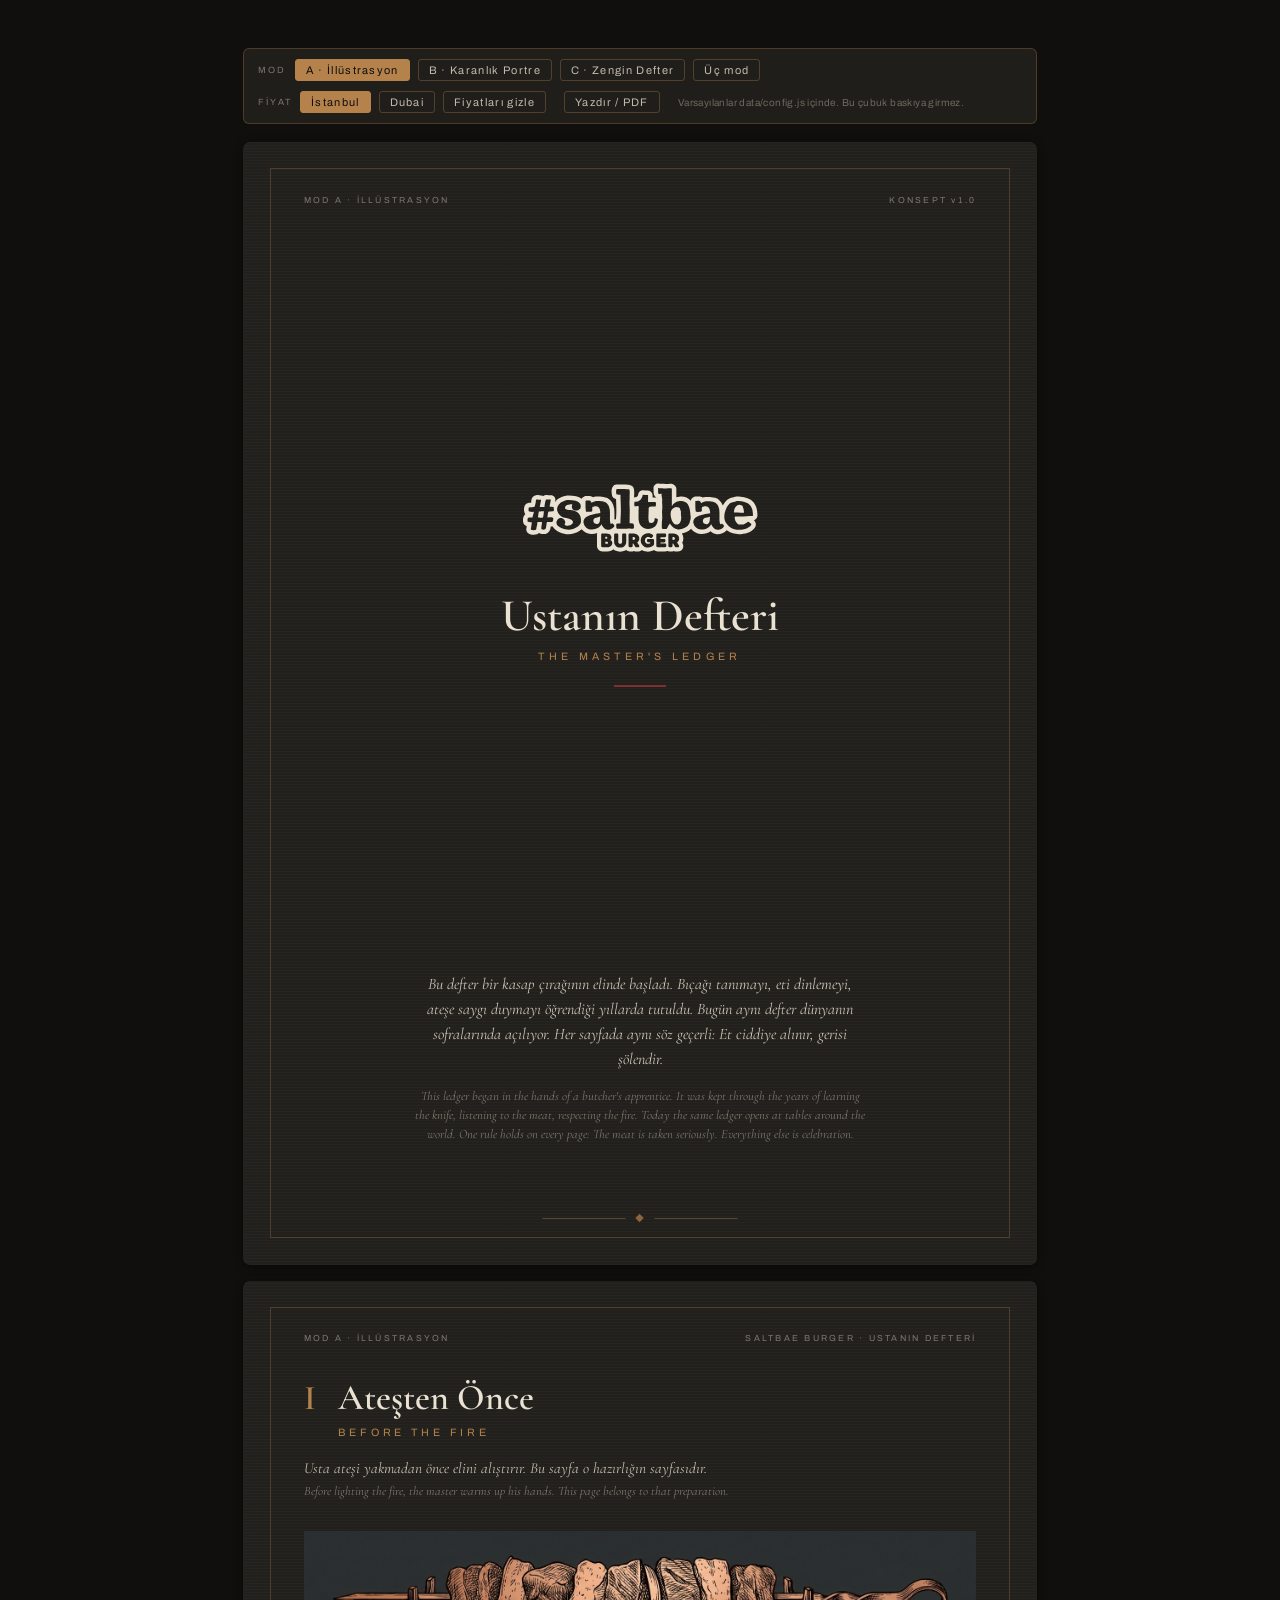
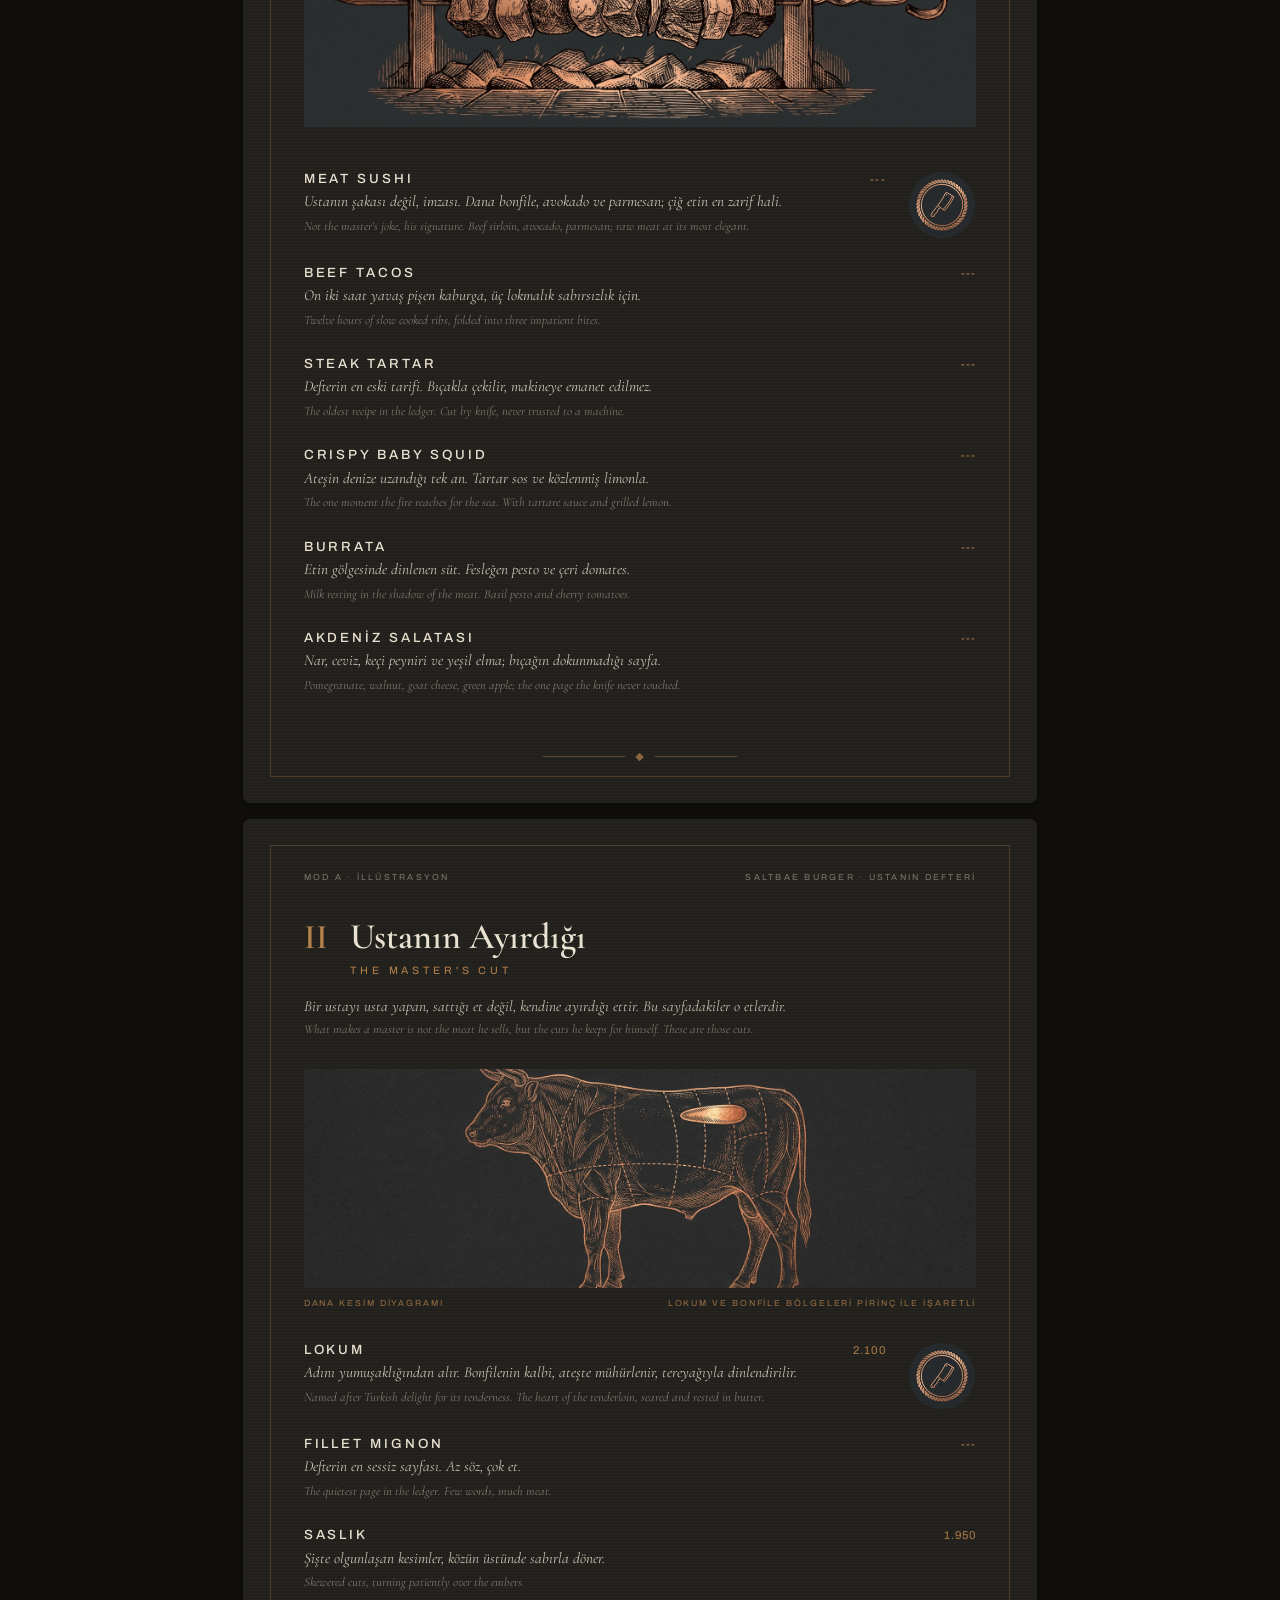
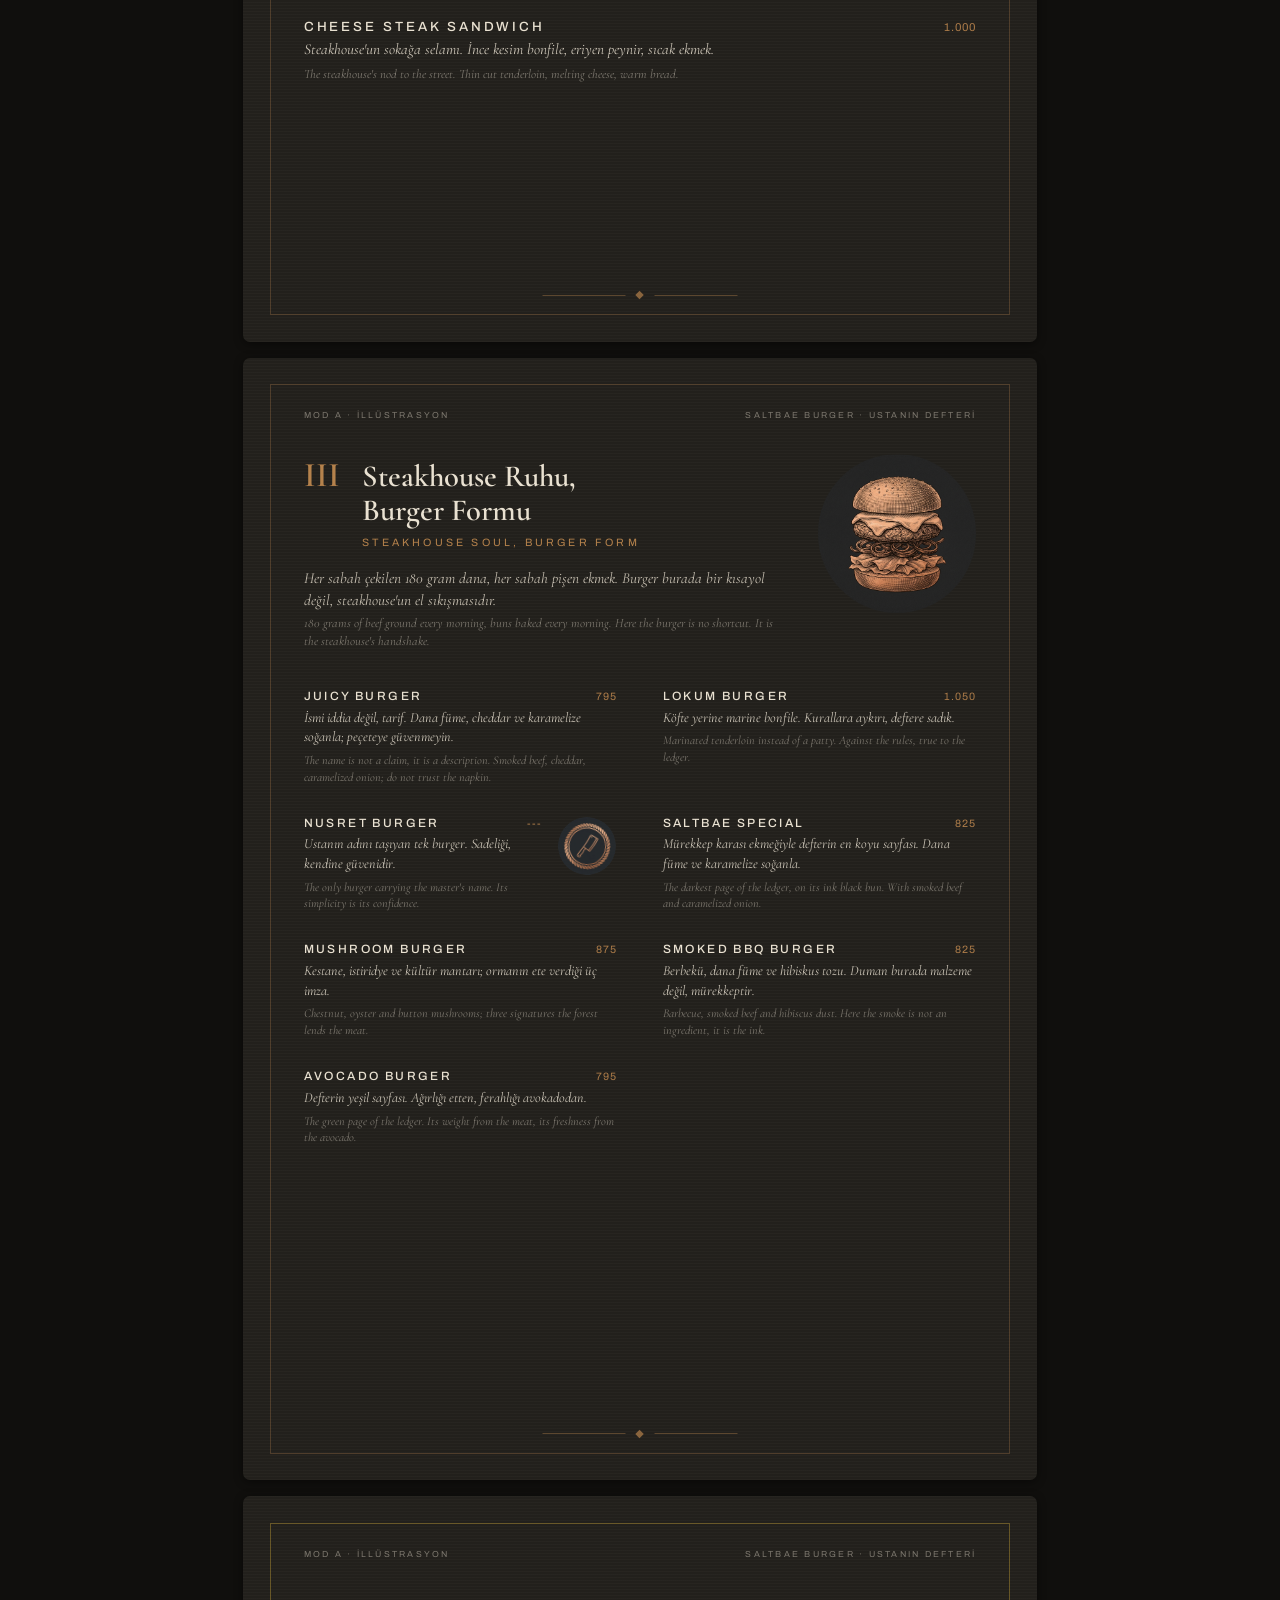
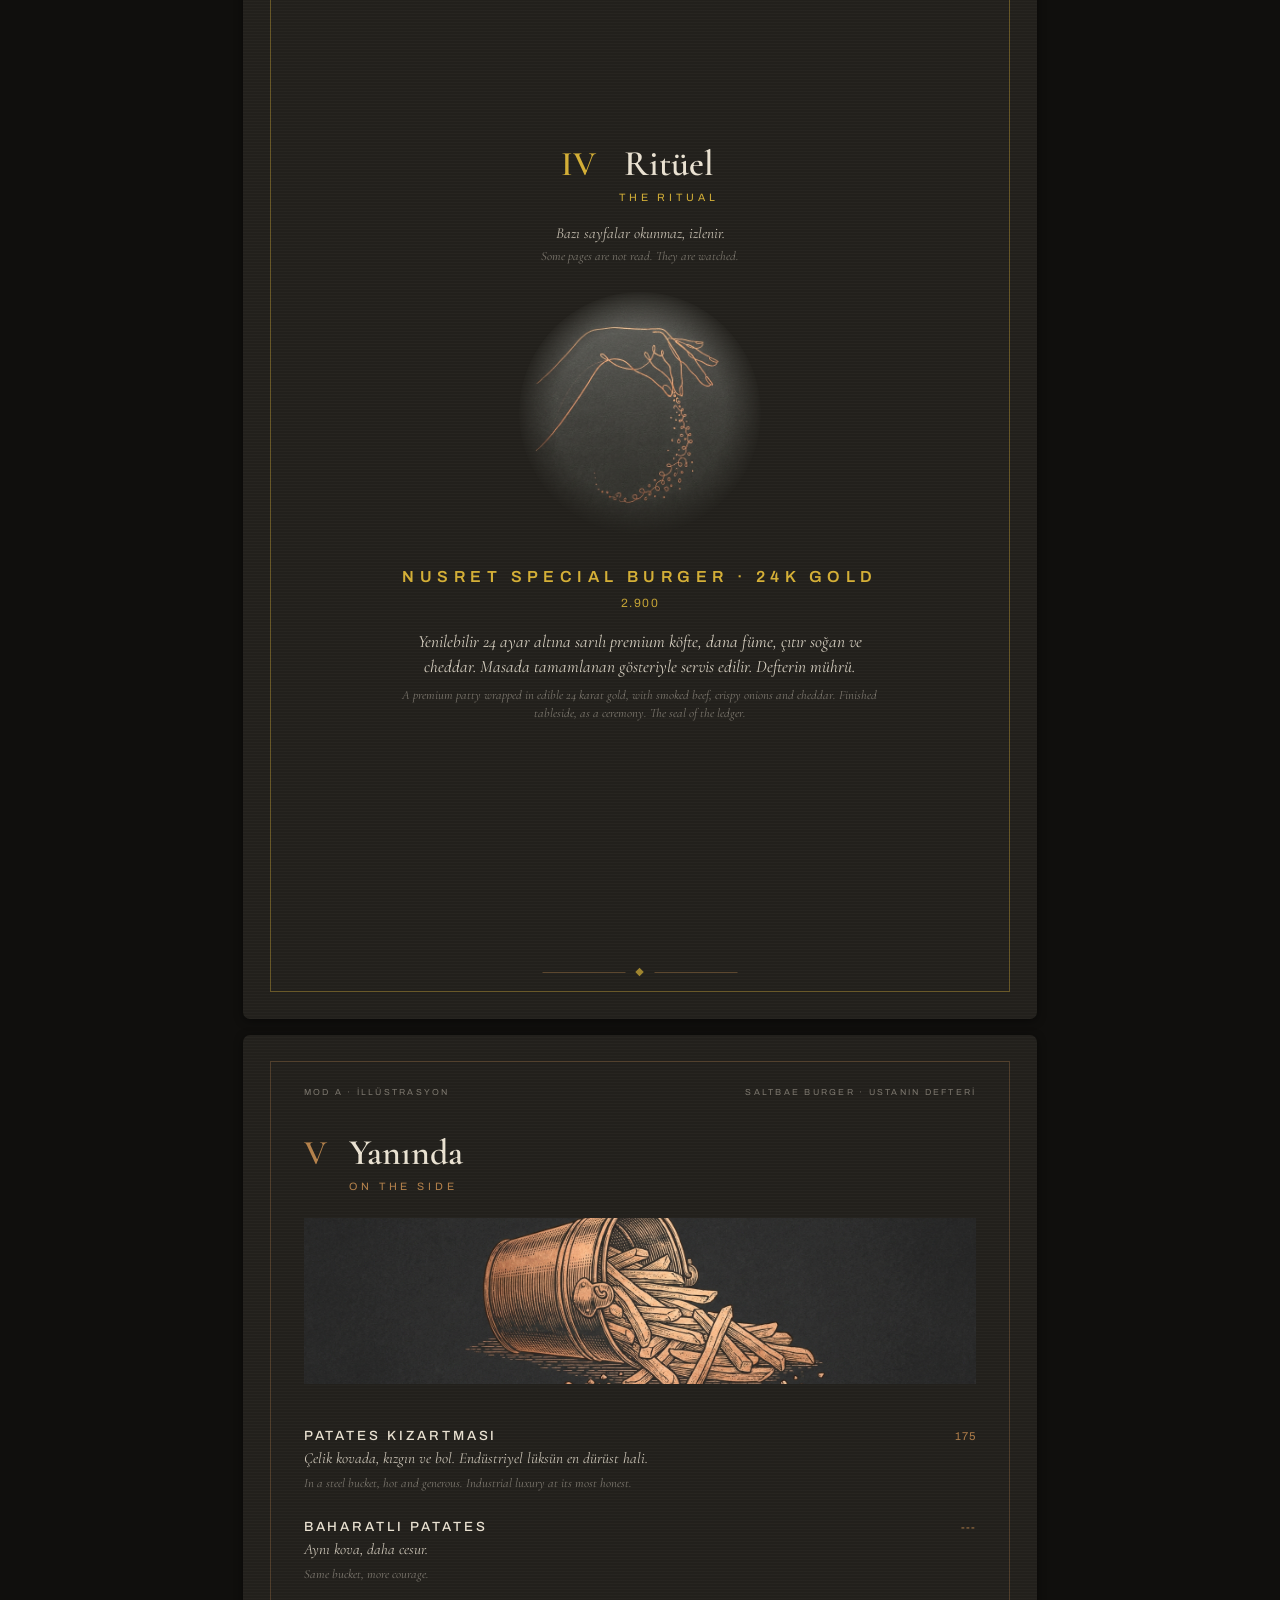
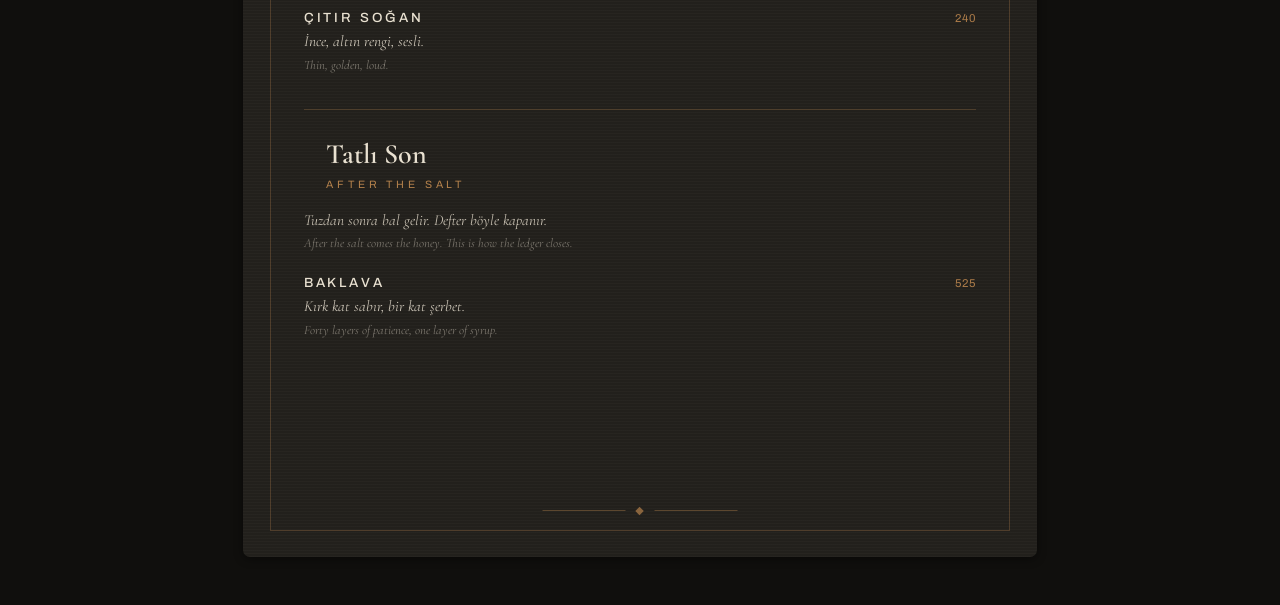
==== commit 237d3bc2: "Konsolide tur: Ustanın Defteri isim revizyonu, final rötuş, Mod C Zengin Defter A · İsim revizyonu (" ====
--- a/menu/index.html
+++ b/menu/index.html
@@ -3,7 +3,7 @@
 <head>
 <meta charset="utf-8">
 <meta name="viewport" content="width=device-width, initial-scale=1">
-<title>Kasap Defteri — SaltBae Burger</title>
+<title>Ustanın Defteri — SaltBae Burger</title>
 
 <!-- Tipografi: Cormorant Garamond (serif gövde) + Archivo (etiketler).
      Yerel gömülü — çevrimdışı açılır, matbaa teslimi dış isteğe bağlı değildir. -->
--- a/menu/css/menu.css
+++ b/menu/css/menu.css
@@ -83,14 +83,6 @@
 .sheet--body .runhead { margin-bottom: 9mm; }
 
 /* ---------- Kapak ---------- */
-.wordmark {
-  font-family: var(--sans); font-size: 9pt; letter-spacing: .52em;
-  color: rgba(233, 225, 209, .75);
-}
-.wordmark-main {
-  font-family: var(--sans); font-weight: 600; font-size: 15pt;
-  letter-spacing: .6em; color: var(--ink); margin-top: 2mm;
-}
 .cover-title { font-size: 34pt; font-weight: 600; line-height: 1.05; margin-top: 10mm; }
 .page--cover-b .cover-title { font-size: 30pt; margin-top: 8mm; }
 .cover-title-en {
@@ -134,6 +126,7 @@
 }
 .lede--wide { max-width: 155mm; }
 .lede--free { max-width: none; }   /* ızgara sütunu zaten daraltıyor */
+.lede--center { margin-left: auto; margin-right: auto; text-align: center; }
 
 /* Görsel yuvasının altındaki gravür kayıt satırı */
 .caption {
@@ -259,6 +252,12 @@
 .slot--tight .slot__ph { gap: 1mm; padding: 3mm; }
 .slot--tight .slot__ph-cap { font-size: 7.5pt; }
 .slot--tight .slot__ph-mark { display: none; }
+/* Görselin koyu zemini sayfa zemininden ayrışmasın: kenarlar yumuşak
+ * vinyetle eritilir (Mod A/C Ritüel tuz jesti çizimi). */
+.slot--vignette image-slot {
+  -webkit-mask-image: radial-gradient(circle at 50% 50%, #000 50%, transparent 72%);
+  mask-image: radial-gradient(circle at 50% 50%, #000 50%, transparent 72%);
+}
 /* Mühür yuvası: çizili mühür zaten placeholder'dır, ikinci bir çerçeve olmaz */
 .seal .slot__ph { display: none; }
 
@@ -347,6 +346,85 @@
 .items--dessert { margin-top: 6mm; }
 
 /* ==================================================================
+ * MOD C — ZENGİN DEFTER
+ * Mod A iskeleti + 19. yy ticaret katalogu süsleme katmanı: çift çizgili
+ * çerçeve, dört köşede kasap temalı flourish, ürün adlarında satır ikonu,
+ * bölüm açılışlarında drop cap, ayraç vinyetleri, sayfa numarası madalyonu.
+ * Süslemeler mutlak konumludur; metin akışına ve okunurluğa dokunmaz.
+ * ================================================================== */
+/* Çift çizgili çerçeve */
+.page--c .page__frame { border-color: rgba(181, 130, 76, .45); }
+.page--c .page__frame::before {
+  content: ''; position: absolute; inset: 1.4mm;
+  border: .4pt solid rgba(181, 130, 76, .3);
+}
+.page--c.page--ritual .page__frame::before { border-color: rgba(212, 175, 55, .3); }
+
+/* Süsleme gravürlerinin (corner-*, divider-*, page-medallion, motif-flame)
+ * koyu zeminleri üretim sonrası gerçek şeffaflığa çevrildi (luminance
+ * key) — CSS blend hilesine gerek kalmaz. */
+
+/* Köşe süslemeleri — varlıklar sol-üst yönelimli; kalan köşeler aynalanır */
+/* DİKKAT: .corner/.colophon-flame üzerinde opacity KULLANMAYIN —
+ * opacity < 1 karışımı (mix-blend-mode) kutu içinde izole eder ve
+ * varlık zemini yeniden görünür olur. */
+.corner {
+  position: absolute; width: 22mm; height: 22mm;
+  pointer-events: none;
+}
+.corner .slot { position: absolute; inset: 0; }
+.corner .slot__ph { display: none; }
+.corner--tl { top: 8.4mm; left: 8.4mm; }
+.corner--tr { top: 8.4mm; right: 8.4mm; transform: scaleX(-1); }
+.corner--bl { bottom: 8.4mm; left: 8.4mm; transform: scaleY(-1); }
+.corner--br { bottom: 8.4mm; right: 8.4mm; transform: scale(-1, -1); }
+
+/* Ürün adı önünde minik satır ikonu — küçük satır (cleaver) çizimi */
+.page--c .item__name::before {
+  content: ''; display: inline-block;
+  width: 2.6mm; height: 2.6mm; margin-right: 1.6mm;
+  vertical-align: -.35mm;
+  background: url("data:image/svg+xml,%3Csvg xmlns='http://www.w3.org/2000/svg' viewBox='0 0 24 24'%3E%3Cpath fill='%23b5824c' d='M3 4h12v9H5a2 2 0 0 1-2-2V4z'/%3E%3Ccircle cx='6' cy='6.5' r='1' fill='%2322201c'/%3E%3Crect x='15' y='7.2' width='7' height='2.6' rx='1.3' fill='%23b5824c'/%3E%3C/svg%3E")
+    center / contain no-repeat;
+  opacity: .85;
+}
+
+/* Bölüm açılışı drop cap — yalnız TR lede'nin ilk harfi */
+.page--c .sheet--body .lede:not(.lede--en)::first-letter {
+  float: left; font-style: normal; font-weight: 600;
+  font-size: 25pt; line-height: .82;
+  padding: .8mm 1.8mm 0 0; color: var(--brass);
+}
+
+/* Ayraç vinyetleri */
+.divider-vignette { position: relative; margin: 0 auto; }
+.divider-vignette .slot { position: absolute; inset: 0; }
+.divider-vignette .slot__ph { display: none; }
+.divider-vignette--cover { width: 64mm; height: 8mm; margin-top: 5mm; }
+.divider-vignette--between { width: 82mm; height: 11mm; margin: 6.5mm auto 5mm; }
+
+/* Sayfa numarası madalyonu */
+.footmark--medal { bottom: 9mm; }
+.medal { position: relative; width: 11mm; height: 11mm; }
+.medal .slot { position: absolute; inset: 0; }
+.medal .slot__ph { display: none; }
+.medal__num {
+  position: absolute; inset: 0;
+  display: flex; align-items: center; justify-content: center;
+  font-family: var(--serif); font-size: 8.5pt; font-weight: 600;
+  color: var(--brass);
+}
+.page--c.page--ritual .medal__num { color: #d4af37; }
+
+/* Alev kolofonu — Mod C burger sayfası, sağ alt */
+.colophon-flame {
+  position: absolute; right: 12mm; bottom: 15mm;
+  width: 24mm; height: 24mm;
+}
+.colophon-flame .slot { position: absolute; inset: 0; }
+.colophon-flame .slot__ph { display: none; }
+
+/* ==================================================================
  * İÇERİK BEKLENİYOR — metni gelmemiş bölümlerin görünür durumu.
  * Baskıda da görünür: taslak olduğu belli olsun, sessizce boş kalmasın.
  * ================================================================== */
